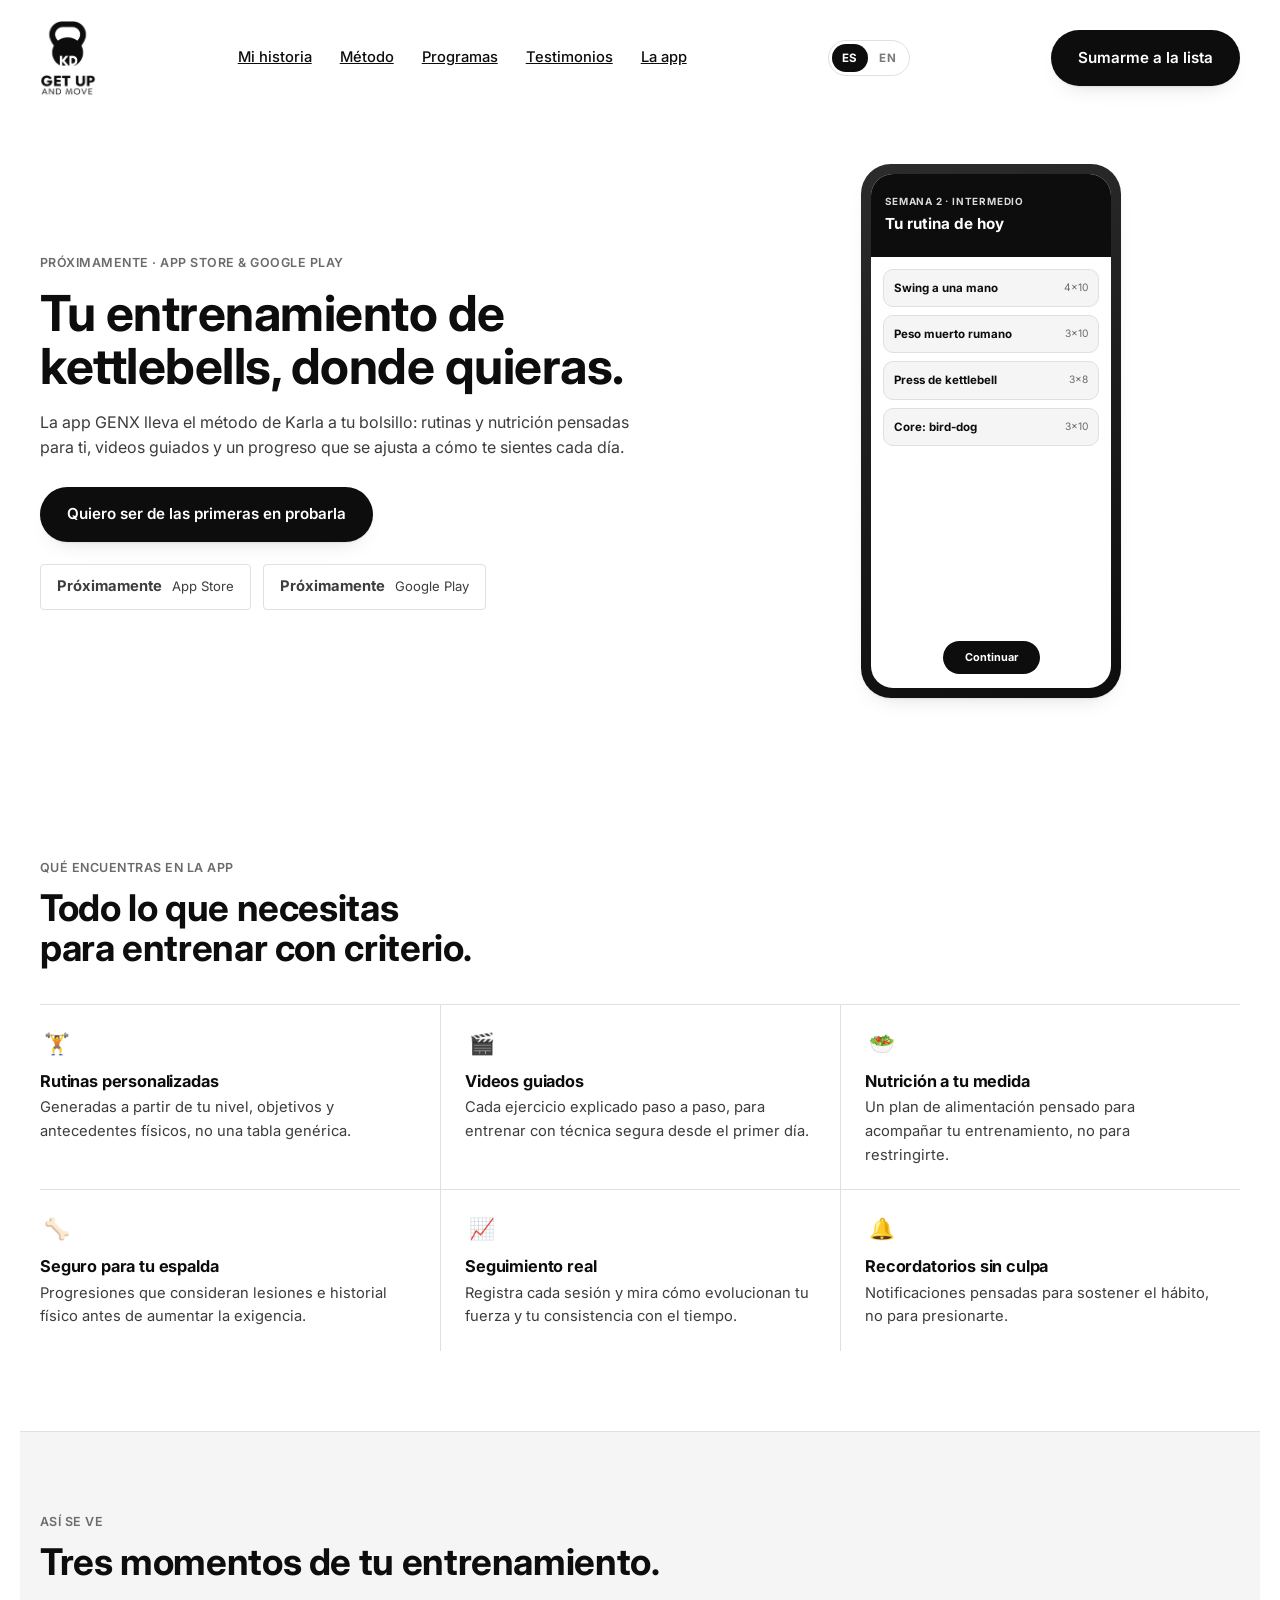
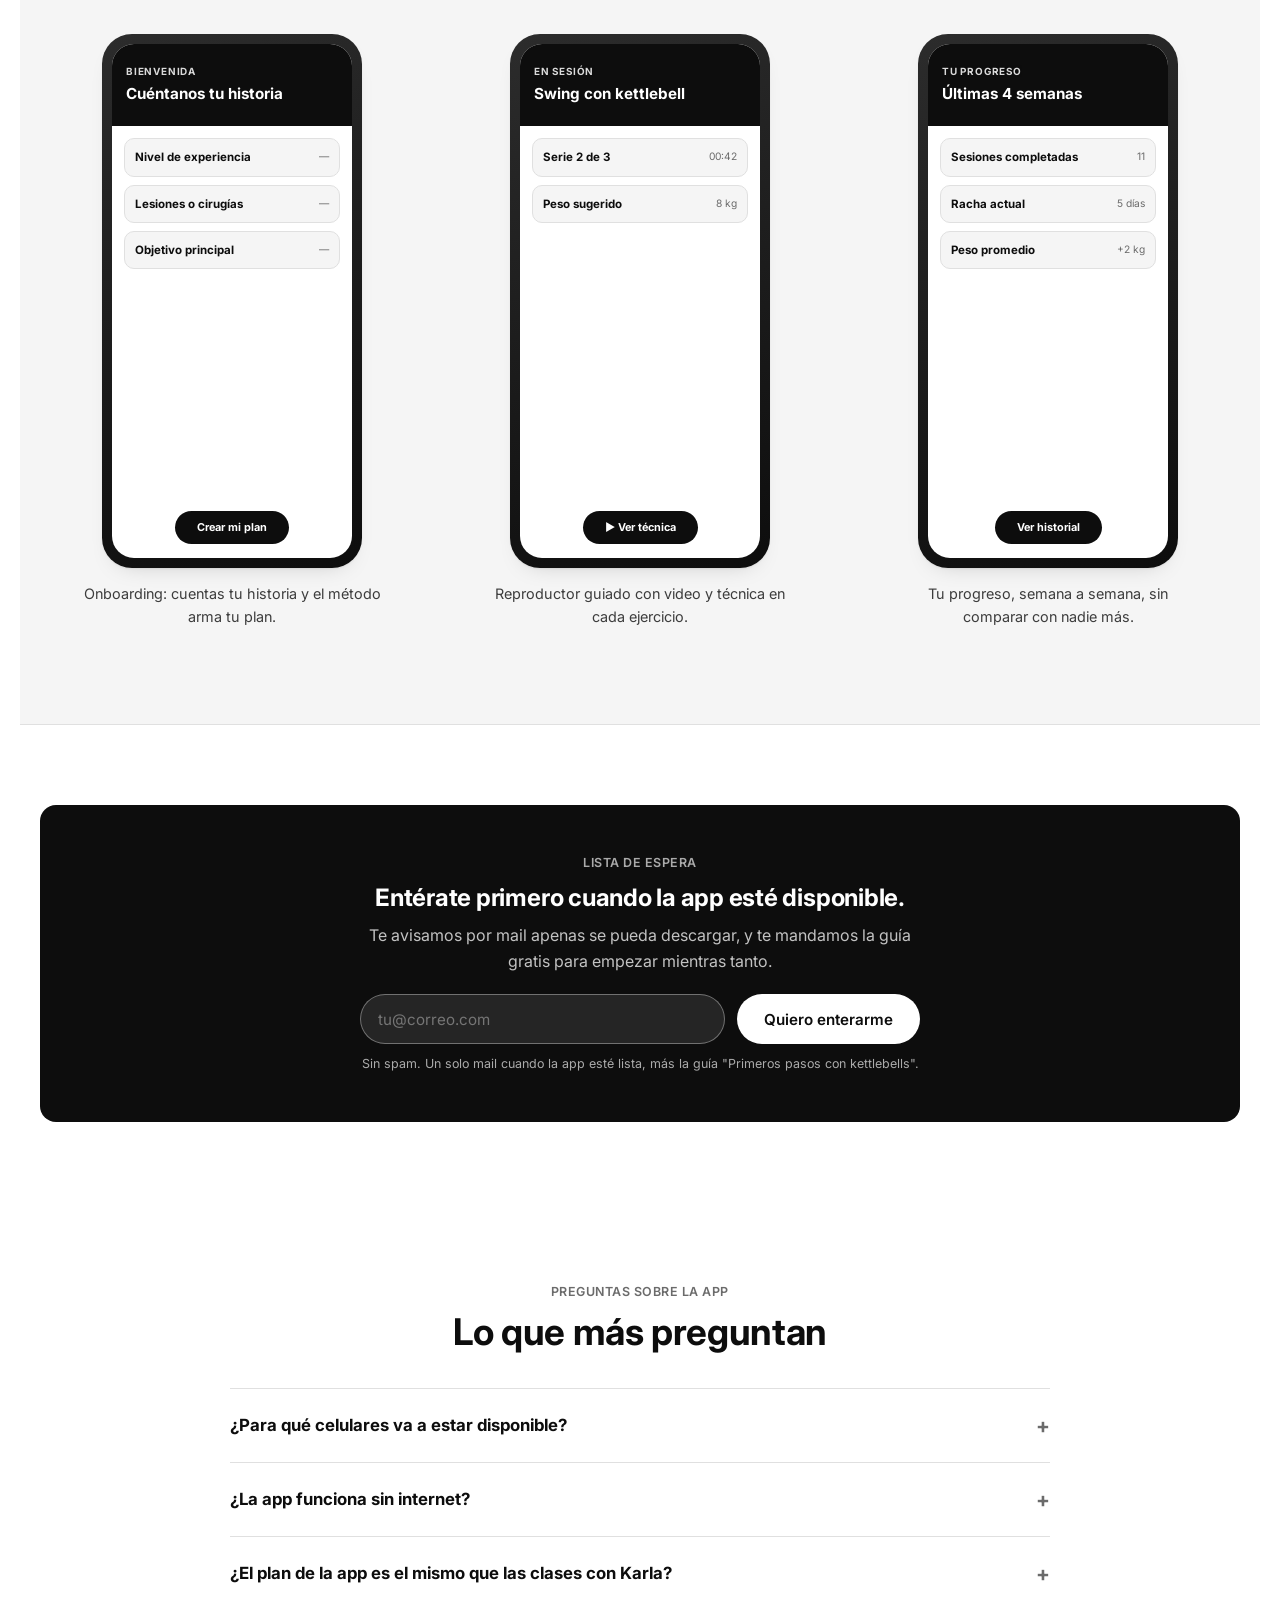
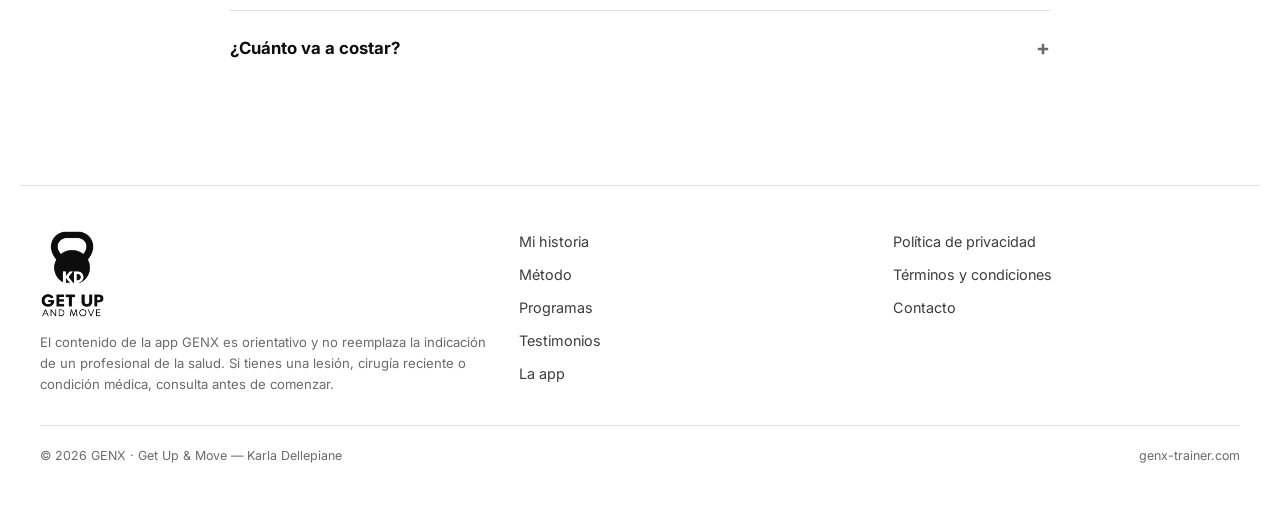
==== app.html @ f1c99b05 "Reemplazar isotipo SVG por el nuevo logo Get Up and Move (PNG transparente, versión blanca para el h" ====
<!doctype html>
<html lang="es">
<head>
<meta charset="UTF-8">
<title data-i18n="meta.title_app">App GENX Trainer</title>
<meta name="viewport" content="width=device-width, initial-scale=1, viewport-fit=cover">
<meta name="description" content="Descarga la app GENX: rutinas de kettlebells y nutrición personalizadas por Karla Dellepiane, videos guiados y seguimiento de progreso. Pronto en App Store y Google Play." data-i18n-content="meta.description_app">
<link rel="preconnect" href="https://fonts.googleapis.com">
<link rel="preconnect" href="https://fonts.gstatic.com" crossorigin>
<link href="https://fonts.googleapis.com/css2?family=Inter:wght@400;500;600;700;800&display=swap" rel="stylesheet">
<link rel="stylesheet" href="styles.css">
</head>
<body>
<a class="skip-link" href="#main" data-i18n="skip.link">Saltar al contenido</a>

<header class="site">
  <div class="wrap nav-row">
    <a class="wordmark" href="index.html">
      <img class="logo-img" src="img/logo.png" alt="Get Up and Move, logo de Karla Dellepiane" width="471" height="640">
    </a>
    <nav class="links" aria-label="Principal">
      <a href="index.html#historia" data-i18n="nav.historia">Mi historia</a>
      <a href="index.html#metodo" data-i18n="nav.metodo">Método</a>
      <a href="index.html#programas" data-i18n="nav.programas">Programas</a>
      <a href="index.html#testimonios" data-i18n="nav.testimonios">Testimonios</a>
      <a href="#funciones" data-i18n="nav.app_page">La app</a>
    </nav>
    <div class="lang-toggle" role="group" aria-label="Idioma / Language">
      <button type="button" data-lang="es" aria-pressed="true">ES</button>
      <button type="button" data-lang="en" aria-pressed="false">EN</button>
    </div>
    <a class="btn btn-primary" href="#anotarse" data-i18n="nav.cta_waitlist">Sumarme a la lista</a>
  </div>
</header>

<main id="main">

  <!-- HERO APP -->
  <section class="section" style="padding-top:48px;">
    <div class="wrap split">
      <div>
        <p class="eyebrow" data-i18n="apphero.eyebrow">Próximamente · App Store &amp; Google Play</p>
        <h1 style="font-size:clamp(2.1rem,5vw,3.1rem); margin-top:14px;" data-i18n="apphero.h1">Tu entrenamiento de kettlebells, donde quieras.</h1>
        <p class="lede measure" style="margin-top:16px; color:var(--gray-700);" data-i18n="apphero.lede">La app GENX lleva el método de Karla a tu bolsillo: rutinas y nutrición pensadas para ti, videos guiados y un progreso que se ajusta a cómo te sientes cada día.</p>
        <div class="hero-ctas">
          <a class="btn btn-primary" href="#anotarse" data-i18n="apphero.cta">Quiero ser de las primeras en probarla</a>
        </div>
        <div class="stores">
          <span class="store-btn"><b data-i18n="store.soon">Próximamente</b><span data-i18n="store.appstore">App Store</span></span>
          <span class="store-btn"><b data-i18n="store.soon">Próximamente</b><span data-i18n="store.googleplay">Google Play</span></span>
        </div>
      </div>
      <div class="phone" aria-hidden="true">
        <div class="screen">
          <header><span class="day" data-i18n="phone2.week">Semana 2 · Intermedio</span><br><span data-i18n="phone2.today">Tu rutina de hoy</span></header>
          <div class="rows">
            <div class="row"><b data-i18n="phone2.row1">Swing a una mano</b><span>4×10</span></div>
            <div class="row"><b data-i18n="phone2.row2">Peso muerto rumano</b><span>3×10</span></div>
            <div class="row"><b data-i18n="phone2.row3">Press de kettlebell</b><span>3×8</span></div>
            <div class="row"><b data-i18n="phone2.row4">Core: bird-dog</b><span>3×10</span></div>
          </div>
          <span class="fab" data-i18n="phone2.continue">Continuar</span>
        </div>
      </div>
    </div>
  </section>

  <!-- FEATURES -->
  <section class="section" id="funciones">
    <div class="wrap">
      <div class="section-head">
        <p class="eyebrow" data-i18n="features.eyebrow">Qué encuentras en la app</p>
        <h2 data-i18n="features.h2">Todo lo que necesitas para entrenar con criterio.</h2>
      </div>
      <div class="features">
        <div class="feature">
          <div class="ic">🏋️</div>
          <h4 data-i18n="feat1.h">Rutinas personalizadas</h4>
          <p data-i18n="feat1.p">Generadas a partir de tu nivel, objetivos y antecedentes físicos, no una tabla genérica.</p>
        </div>
        <div class="feature">
          <div class="ic">🎬</div>
          <h4 data-i18n="feat2.h">Videos guiados</h4>
          <p data-i18n="feat2.p">Cada ejercicio explicado paso a paso, para entrenar con técnica segura desde el primer día.</p>
        </div>
        <div class="feature">
          <div class="ic">🥗</div>
          <h4 data-i18n="feat3.h">Nutrición a tu medida</h4>
          <p data-i18n="feat3.p">Un plan de alimentación pensado para acompañar tu entrenamiento, no para restringirte.</p>
        </div>
        <div class="feature">
          <div class="ic">🦴</div>
          <h4 data-i18n="feat4.h">Seguro para tu espalda</h4>
          <p data-i18n="feat4.p">Progresiones que consideran lesiones e historial físico antes de aumentar la exigencia.</p>
        </div>
        <div class="feature">
          <div class="ic">📈</div>
          <h4 data-i18n="feat5.h">Seguimiento real</h4>
          <p data-i18n="feat5.p">Registra cada sesión y mira cómo evolucionan tu fuerza y tu consistencia con el tiempo.</p>
        </div>
        <div class="feature">
          <div class="ic">🔔</div>
          <h4 data-i18n="feat6.h">Recordatorios sin culpa</h4>
          <p data-i18n="feat6.p">Notificaciones pensadas para sostener el hábito, no para presionarte.</p>
        </div>
      </div>
    </div>
  </section>

  <!-- SCREENSHOTS -->
  <section class="section" style="background:var(--gray-50); border-block:1px solid var(--gray-200);">
    <div class="wrap">
      <div class="section-head">
        <p class="eyebrow" data-i18n="shots.eyebrow">Así se ve</p>
        <h2 data-i18n="shots.h2">Tres momentos de tu entrenamiento.</h2>
      </div>
      <div class="shots">
        <figure class="shot">
          <div class="phone" aria-hidden="true"><div class="screen">
            <header><span class="day" data-i18n="shot1.week">Bienvenida</span><br><span data-i18n="shot1.title">Cuéntanos tu historia</span></header>
            <div class="rows">
              <div class="row"><b data-i18n="shot1.row1">Nivel de experiencia</b><span>—</span></div>
              <div class="row"><b data-i18n="shot1.row2">Lesiones o cirugías</b><span>—</span></div>
              <div class="row"><b data-i18n="shot1.row3">Objetivo principal</b><span>—</span></div>
            </div>
            <span class="fab" data-i18n="shot1.cta">Crear mi plan</span>
          </div></div>
          <figcaption data-i18n="shot1.caption">Onboarding: cuentas tu historia y el método arma tu plan.</figcaption>
        </figure>
        <figure class="shot">
          <div class="phone" aria-hidden="true"><div class="screen">
            <header><span class="day" data-i18n="shot2.week">En sesión</span><br><span data-i18n="shot2.title">Swing con kettlebell</span></header>
            <div class="rows">
              <div class="row"><b data-i18n="shot2.row1">Serie 2 de 3</b><span>00:42</span></div>
              <div class="row"><b data-i18n="shot2.row2">Peso sugerido</b><span>8 kg</span></div>
            </div>
            <span class="fab" data-i18n="shot2.cta">▶ Ver técnica</span>
          </div></div>
          <figcaption data-i18n="shot2.caption">Reproductor guiado con video y técnica en cada ejercicio.</figcaption>
        </figure>
        <figure class="shot">
          <div class="phone" aria-hidden="true"><div class="screen">
            <header><span class="day" data-i18n="shot3.week">Tu progreso</span><br><span data-i18n="shot3.title">Últimas 4 semanas</span></header>
            <div class="rows">
              <div class="row"><b data-i18n="shot3.row1">Sesiones completadas</b><span>11</span></div>
              <div class="row"><b data-i18n="shot3.row2">Racha actual</b><span data-i18n="shot3.streak_val">5 días</span></div>
              <div class="row"><b data-i18n="shot3.row3">Peso promedio</b><span>+2 kg</span></div>
            </div>
            <span class="fab" data-i18n="shot3.cta">Ver historial</span>
          </div></div>
          <figcaption data-i18n="shot3.caption">Tu progreso, semana a semana, sin comparar con nadie más.</figcaption>
        </figure>
      </div>
    </div>
  </section>

  <!-- WAITLIST -->
  <section class="section" id="anotarse">
    <div class="wrap">
      <div class="dark-block">
        <div style="max-width:560px; margin-inline:auto; text-align:center;">
          <p class="eyebrow" style="color:rgba(255,255,255,.65);" data-i18n="waitlist.eyebrow">Lista de espera</p>
          <h2 style="margin-top:12px;" data-i18n="waitlist.h2">Entérate primero cuando la app esté disponible.</h2>
          <p class="lede" style="margin-top:12px;" data-i18n="waitlist.p">Te avisamos por mail apenas se pueda descargar, y te mandamos la guía gratis para empezar mientras tanto.</p>
          <form class="waitlist" style="justify-content:center;" onsubmit="return false;">
            <label for="waitlist-email" class="sr-only" style="position:absolute; width:1px; height:1px; overflow:hidden; clip:rect(0 0 0 0);" data-i18n="waitlist.label">Correo electrónico</label>
            <input id="waitlist-email" name="email" type="email" placeholder="tu@correo.com" required data-i18n-placeholder="waitlist.placeholder">
            <button class="btn btn-on-dark" type="submit" data-i18n="waitlist.button">Quiero enterarme</button>
          </form>
          <p class="form-note" data-i18n="waitlist.note">Sin spam. Un solo mail cuando la app esté lista, más la guía "Primeros pasos con kettlebells".</p>
        </div>
      </div>
    </div>
  </section>

  <!-- FAQ APP -->
  <section class="section" id="faq-app">
    <div class="wrap" style="max-width:820px; margin-inline:auto;">
      <div class="section-head center">
        <p class="eyebrow" data-i18n="faqapp.eyebrow">Preguntas sobre la app</p>
        <h2 data-i18n="faqapp.h2">Lo que más preguntan</h2>
      </div>
      <details class="faq-item"><summary data-i18n="faqapp1.q">¿Para qué celulares va a estar disponible?</summary><p data-i18n="faqapp1.a">Para iPhone y Android, a través de App Store y Google Play.</p></details>
      <details class="faq-item"><summary data-i18n="faqapp2.q">¿La app funciona sin internet?</summary><p data-i18n="faqapp2.a">Necesita conexión para ver los videos de entrenamiento; estamos evaluando descarga offline para más adelante.</p></details>
      <details class="faq-item"><summary data-i18n="faqapp3.q">¿El plan de la app es el mismo que las clases con Karla?</summary><p data-i18n="faqapp3.a">Se basa en el mismo Método GENX, adaptado para que puedas entrenar por tu cuenta entre sesiones o de forma totalmente autónoma.</p></details>
      <details class="faq-item"><summary data-i18n="faqapp4.q">¿Cuánto va a costar?</summary><p data-i18n="faqapp4.a">Todavía estamos definiendo los planes. Quienes se anoten a la lista de espera van a conocer los precios y beneficios de lanzamiento primero.</p></details>
    </div>
  </section>

</main>

<footer class="site">
  <div class="wrap foot-grid">
    <div>
      <a class="wordmark" href="index.html">
        <img class="logo-img" src="img/logo.png" alt="Get Up and Move, logo de Karla Dellepiane" width="471" height="640">
      </a>
      <p class="disclaimer" data-i18n="footer.disclaimer_app">El contenido de la app GENX es orientativo y no reemplaza la indicación de un profesional de la salud. Si tienes una lesión, cirugía reciente o condición médica, consulta antes de comenzar.</p>
    </div>
    <nav aria-label="Sitio">
      <a href="index.html#historia" data-i18n="nav.historia">Mi historia</a>
      <a href="index.html#metodo" data-i18n="nav.metodo">Método</a>
      <a href="index.html#programas" data-i18n="nav.programas">Programas</a>
      <a href="index.html#testimonios" data-i18n="nav.testimonios">Testimonios</a>
      <a href="#funciones" data-i18n="nav.app_page">La app</a>
    </nav>
    <nav aria-label="Legal">
      <a href="#" data-i18n="footer.privacy">Política de privacidad</a>
      <a href="#" data-i18n="footer.terms">Términos y condiciones</a>
      <a href="#" data-i18n="footer.contact">Contacto</a>
    </nav>
  </div>
  <div class="wrap foot-legal">
    <span>© 2026 GENX · Get Up &amp; Move — Karla Dellepiane</span>
    <span>genx-trainer.com</span>
  </div>
</footer>

<script src="i18n.js" defer></script>
</body>
</html>
---- styles.css ----
/* ============================================================
   GET UP & MOVE / Método GENX — sistema de diseño
   Dirección "On": blanco / negro / gris puro, sin acento de
   color — todo el color lo aportan las fotos reales de Karla.
   Muy fotográfico: hero a sangre, grillas de fotos con caption,
   tipografía bold simple (Inter), botones en píldora.
   ============================================================ */

:root{
  color-scheme: light;

  --ink: #0D0D0D;
  --white: #FFFFFF;
  --gray-50: #F5F5F5;
  --gray-100: #EDEDED;
  --gray-200: #E0E0E0;
  --gray-500: #6B6B6B;
  --gray-700: #3D3D3D;

  --logo-ink: #0D0D0D;
  --logo-chalk: #FFFFFF;
  --chalk: #FFFFFF;

  --radius-s: 4px;
  --radius-m: 10px;
  --radius-l: 16px;
  --radius-pill: 999px;

  --max-w: 1200px;
  --measure: 62ch;

  --shadow-soft: 0 1px 2px rgba(0,0,0,.06), 0 10px 24px -16px rgba(0,0,0,.25);

  padding-top: env(safe-area-inset-top, 0px);
  padding-bottom: env(safe-area-inset-bottom, 0px);
}

*{ box-sizing: border-box; }
html,body{ margin:0; }

body{
  background: var(--white);
  color: var(--ink);
  font-family: "Inter", ui-sans-serif, system-ui, "Segoe UI", Roboto, sans-serif;
  font-size: 16px;
  line-height: 1.6;
  -webkit-font-smoothing: antialiased;
  padding-inline: max(20px, env(safe-area-inset-left, 0px));
}

img{ max-width:100%; display:block; }
[hidden]{ display:none !important; }

.wrap{ max-width: var(--max-w); margin-inline: auto; }

h1,h2,h3,h4{
  font-family: inherit;
  font-weight: 700;
  letter-spacing: -0.01em;
  line-height: 1.08;
  text-wrap: balance;
  margin: 0;
  color: var(--ink);
}
em, .accent-script{ font-style:normal; font-weight:700; }

p{ margin:0; }
.measure{ max-width: var(--measure); }

a{ color: inherit; }

.eyebrow{
  font-family: inherit;
  font-weight: 600;
  font-size: .78rem;
  letter-spacing: .04em;
  text-transform: uppercase;
  color: var(--gray-500);
}
.eyebrow-ruled{ font-family:inherit; font-weight:600; font-size:.78rem; letter-spacing:.06em; text-transform:uppercase; color:rgba(255,255,255,.75); }

.skip-link{
  position:absolute; left:12px; top:-60px;
  background:var(--ink); color:var(--white);
  padding:10px 16px; border-radius: var(--radius-s);
  transition: top .15s ease;
  z-index: 100;
}
.skip-link:focus{ top:12px; }

:focus-visible{
  outline: 2.5px solid var(--ink);
  outline-offset: 3px;
}

button, .btn{
  font-family: inherit;
  font-weight: 600;
  font-size: .95rem;
  cursor: pointer;
  border: 1.5px solid transparent;
  border-radius: var(--radius-pill);
  padding: .95em 1.7em;
  display: inline-flex;
  align-items: center;
  gap: .5em;
  text-decoration: none;
  transition: transform .15s ease, box-shadow .15s ease, background .15s ease;
}
.btn-primary{ background: var(--ink); color: var(--white); box-shadow: var(--shadow-soft); }
.btn-primary:hover{ transform: translateY(-2px); }
.btn-secondary{ background: transparent; color: var(--ink); border-color: var(--gray-200); }
.btn-secondary:hover{ border-color: var(--ink); }
.btn-on-dark{ background: var(--white); color: var(--ink); }

/* on-photo variants (sit directly over an image, no card behind them) */
.on-photo{ color:#fff; }
.on-photo .btn-secondary{ color:#fff; border-color: rgba(255,255,255,.55); }
.on-photo .btn-secondary:hover{ border-color:#fff; }

/* ---------- header ---------- */
header.site{ position: relative; z-index: 40; }
.nav-row{
  display:flex; align-items:center; justify-content:space-between;
  padding-block: 20px;
}
.nav-row.on-photo{ position:absolute; inset: env(safe-area-inset-top,0px) 0 auto 0; color:#fff; }
.nav-row.on-photo .wordmark, .nav-row.on-photo nav.links a{ color:#fff; }
.wordmark{
  display:flex; align-items:center; gap:10px;
  text-decoration:none;
  color: inherit;
  font-weight:800; letter-spacing:-0.01em; font-size:.95rem;
}
.wordmark .logo-img{ display:block; height:56px; width:auto; flex-shrink:0; }
footer.site .wordmark .logo-img{ height:88px; }
.nav-row .wordmark .logo-img{ height:64px; }
@media (min-width: 760px){ .nav-row .wordmark .logo-img{ height:76px; } }
nav.links{ display:none; gap: 28px; font-weight:500; font-size:.92rem; }
nav.links a:hover{ opacity:.7; }
@media (min-width: 900px){ nav.links{ display:flex; } }

/* ---------- hero (foto a sangre) ---------- */
.hero{ position:relative; min-height:86vh; min-height:86svh; display:flex; align-items:flex-end; overflow:hidden; }
.hero > img{ position:absolute; inset:0; width:100%; height:100%; object-fit:cover; object-position:center 28%; }
.hero::after{ content:""; position:absolute; inset:0; background:linear-gradient(0deg, rgba(0,0,0,.68) 0%, rgba(0,0,0,.05) 48%, rgba(0,0,0,.28) 100%); }
.hero-inner{ position:relative; z-index:1; padding:48px 0 56px; color:#fff; max-width:720px; }
.hero-inner h1{ font-size: clamp(2.1rem, 5.2vw, 3.4rem); line-height:1.1; color:#fff; margin-top:14px; }
.hero-inner .lede{ color:rgba(255,255,255,.85); margin-top:14px; font-size:1.05rem; line-height:1.5; }
.hero-ctas{ display:flex; flex-wrap:wrap; gap:12px; margin-top:26px; }

.capacities{ display:flex; flex-wrap:wrap; gap:16px 20px; margin-top:32px; padding-top:20px; border-top:1px solid rgba(255,255,255,.25); }
.capacity{ display:flex; align-items:center; gap:7px; color:rgba(255,255,255,.8); }
.capacity .ic{ width:15px; height:15px; color:#fff; flex-shrink:0; }
.capacity span{ font-size:.78rem; font-weight:600; text-transform:uppercase; letter-spacing:.03em; }

@media (max-width: 640px){
  .hero{ min-height:100vh; min-height:100svh; }
  .hero-inner{ padding: 24px 0 36px; max-width:100%; }
  .eyebrow-ruled{ font-size:.7rem; }
  .hero-inner h1{ font-size: 1.8rem; line-height:1.15; margin-top:10px; }
  .hero-inner .lede{ font-size:.9rem; line-height:1.45; margin-top:10px; }
  .hero-ctas{ gap:10px; margin-top:18px; }
  .hero-ctas .btn{ padding:.8em 1.3em; font-size:.85rem; }
  .capacities{ gap:8px 14px; margin-top:18px; padding-top:12px; }
  .capacity .ic{ width:12px; height:12px; }
  .capacity span{ font-size:.64rem; }
  .section-head h2{ font-size:1.5rem; }
  .pull{ font-size:1.25rem; }
}

/* ---------- sections ---------- */
.section{ padding-block: 80px; }
.section-tight{ padding-block: 40px; }
.section-head{ max-width: 640px; margin-bottom: 36px; }
.section-head h2{ font-size: clamp(1.7rem, 3.2vw, 2.3rem); margin-top: 10px; }
.section-head p.lede{ color:var(--gray-700); margin-top:10px; }
.center{ text-align:center; margin-inline:auto; }

/* ---------- historia: misión grid ---------- */
.split{ display:grid; gap: 36px; }
@media (min-width: 900px){ .split{ grid-template-columns: 1.3fr 1fr; align-items:center; gap:56px; } }
.pull{ font-size: clamp(1.4rem, 2.8vw, 1.9rem); line-height:1.3; font-weight:700; color:var(--ink); margin:0; }

.mission-grid{ display:grid; gap:14px; grid-template-columns:1fr; margin-top:40px; }
@media (min-width:900px){ .mission-grid{ grid-template-columns: 1.3fr 1fr; } }
.mission-photo{ border-radius: var(--radius-m); overflow:hidden; aspect-ratio:16/11; }
.mission-photo img{ width:100%; height:100%; object-fit:cover; object-position:center 15%; }
.mission-side{ display:flex; flex-direction:column; gap:14px; }
.mission-small-row{ display:grid; grid-template-columns:1fr 1fr; gap:14px; }
.mission-small{ border-radius: var(--radius-m); overflow:hidden; aspect-ratio:4/5; background:#000; }
.mission-small img{ width:100%; height:100%; object-fit:cover; }

.bio-toggle{ margin-top: 18px; }
.bio-toggle summary{ cursor:pointer; font-weight:700; color: var(--ink); list-style:none; }
.bio-toggle summary::-webkit-details-marker{ display:none; }
.bio-toggle summary::after{ content:" →"; }
.bio-toggle[open] summary::after{ content:" ↑"; }
.bio-full{ margin-top:16px; display:flex; flex-direction:column; gap:14px; color: var(--gray-700); }

/* ---------- método: lista simple ---------- */
.method{ background: var(--gray-50); border-block: 1px solid var(--gray-200); }
.method-head{ max-width: 640px; margin-bottom: 40px; }
.step-list{ list-style:none; margin:0; padding:0; display:flex; flex-direction:column; }
.step-list-item{ display:grid; grid-template-columns:44px 1fr; gap:20px; padding-block:22px; border-top:1px solid var(--gray-200); }
.step-list-item:first-child{ border-top:none; }
.step-num{ font-weight:700; color:var(--gray-500); font-variant-numeric:tabular-nums; }
.step-list-item h3{ font-size:1.15rem; margin-bottom:6px; }
.step-list-item p{ color:var(--gray-700); }

/* ---------- photo grid (programas / historias que mueven) ---------- */
.photo-grid{ display:grid; gap:14px; grid-template-columns:1fr; }
@media (min-width:700px){ .photo-grid.cols-3{ grid-template-columns:repeat(3,1fr); } }
@media (min-width:700px){ .photo-grid.cols-4{ grid-template-columns:repeat(2,1fr); } }
@media (min-width:1000px){ .photo-grid.cols-4{ grid-template-columns:repeat(4,1fr); } }
.photo-card{ position:relative; aspect-ratio:3/4; border-radius: var(--radius-m); overflow:hidden; margin:0; }
.photo-card img{ width:100%; height:100%; object-fit:cover; object-position:center; }
.photo-card-inicio img{ object-position:center 8%; }
.photo-card-fuerza img{ object-position:center 25%; }
.photo-card-alegria img{ object-position:center 22%; }
.photo-card-potencia img{ object-position:center 22%; }
.photo-card-comunidad img{ object-position:center 32%; }
.photo-card::after{ content:""; position:absolute; inset:0; background:linear-gradient(0deg, rgba(0,0,0,.58) 0%, transparent 42%); }
.photo-card figcaption{ position:absolute; left:16px; bottom:14px; z-index:1; color:#fff; font-weight:700; font-size:1.05rem; }

/* ---------- programas: detalle por nivel ---------- */
.levels{ display:grid; gap:0; grid-template-columns:1fr; margin-top:36px; }
@media (min-width:860px){ .levels{ grid-template-columns:repeat(3,1fr); } }
.level{ padding:22px 24px 22px 0; border-top:1px solid var(--gray-200); }
@media (min-width:860px){ .level:not(:first-child){ padding-left:24px; border-left:1px solid var(--gray-200); } }
.level .bar{ height:3px; background:var(--gray-200); border-radius:2px; margin:12px 0 14px; overflow:hidden; }
.level .bar i{ display:block; height:100%; background:var(--ink); }
.level ul{ margin:0; padding-left:1.1em; color:var(--gray-700); font-size:.92rem; display:flex; flex-direction:column; gap:6px; }

/* ---------- beneficios ---------- */
.benefits{ display:grid; gap:0; grid-template-columns:1fr; }
@media (min-width:760px){ .benefits{ grid-template-columns:1fr 1fr; } }
.benefit{ padding:22px 24px 22px 0; border-top:1px solid var(--gray-200); }
@media (min-width:760px){ .benefit:nth-child(even){ padding-left:32px; border-left:1px solid var(--gray-200); } }
.benefit.lg{ grid-column:1 / -1; padding-left:0; border-left:none; }
.benefit h4{ font-size: 1.05rem; margin-bottom:6px; }
.benefit p{ color: var(--gray-700); font-size:.95rem; }

/* ---------- testimonios ---------- */
.testi-note{ font-size:.85rem; color: var(--gray-500); margin-bottom: 24px; }
.testis{ display:grid; gap:14px; }
@media (min-width:860px){ .testis{ grid-template-columns: repeat(3,1fr); } }
.testi{ background: var(--white); border-radius: var(--radius-m); padding: 24px; border: 1.5px solid var(--gray-200); }
.testi p.quote{ font-weight:600; font-size:1.05rem; line-height:1.4; margin-bottom:14px; }
.testi .who{ font-size:.85rem; color: var(--gray-500); }
.testi-placeholder{ border-style:dashed; }
.testi-placeholder .quote{ color:var(--gray-500); font-style:italic; font-weight:500; }

/* ---------- language toggle ---------- */
.lang-toggle{ display:flex; align-items:center; gap:2px; border:1.5px solid var(--gray-200); border-radius: var(--radius-pill); padding:3px; }
.nav-row.on-photo .lang-toggle{ border-color: rgba(255,255,255,.55); }
.lang-toggle button{ border:none; background:transparent; padding:.4em .85em; border-radius: var(--radius-pill); cursor:pointer; color:inherit; font:inherit; font-size:.72rem; font-weight:700; letter-spacing:.02em; opacity:.55; }
.lang-toggle button:hover{ opacity:.85; }
.lang-toggle button[aria-pressed="true"]{ opacity:1; background:var(--ink); color:var(--white); }
.nav-row.on-photo .lang-toggle button[aria-pressed="true"]{ background:#fff; color:var(--ink); }

/* ---------- app teaser: foto card oscura ---------- */
.dark-block{ position:relative; isolation:isolate; overflow:hidden; border-radius: var(--radius-l); background:var(--ink); color:var(--white); padding:48px 36px; }
.dark-block h2{ color: var(--white); }
.dark-block .lede{ color: rgba(255,255,255,.75); }
.dark-block.teaser-photo::before{ content:""; position:absolute; inset:0; z-index:0; background: linear-gradient(100deg, rgba(0,0,0,.9) 0%, rgba(0,0,0,.5) 55%, rgba(0,0,0,.15) 100%), var(--teaser-img, none); background-size:cover; background-position:70% 30%; }
.dark-block.teaser-photo{ background-image: none; }
.dark-block.teaser-photo img.teaser-bg{ position:absolute; inset:0; width:100%; height:100%; object-fit:cover; object-position:70% 30%; z-index:-1; }
.dark-grid{ position:relative; z-index:1; display:grid; gap:32px; align-items:center; }
@media (min-width: 900px){ .dark-grid{ grid-template-columns: 1.1fr .9fr; } }

/* ---------- phone mock ---------- */
.phone{ width: min(100%, 260px); aspect-ratio: 9/18.5; margin-inline:auto; border-radius: 30px; background: linear-gradient(160deg, #2c2c2c, #0d0d0d); padding: 10px; box-shadow: var(--shadow-soft); }
.phone .screen{ height:100%; width:100%; border-radius: 22px; background: var(--white); color: var(--ink); overflow:hidden; display:flex; flex-direction:column; font-size:.72rem; }
.phone .screen header{ background: var(--ink); color:var(--white); padding: 14px 14px 20px; font-weight:700; font-size:.95rem; }
.phone .screen .day{ font-size:.62rem; opacity:.85; letter-spacing:.08em; text-transform:uppercase; }
.phone .screen .rows{ padding: 12px; display:flex; flex-direction:column; gap:8px; flex:1; }
.phone .row{ background: var(--gray-50); border-radius: 10px; padding: 9px 10px; display:flex; justify-content:space-between; border: 1px solid var(--gray-200); }
.phone .row b{ font-size:.72rem; }
.phone .row span{ color: var(--gray-500); font-size:.64rem; }
.phone .fab{ align-self:center; margin: 6px 0 14px; background: var(--ink); color:var(--white); border-radius:999px; padding:8px 22px; font-weight:700; font-size:.68rem; }

/* ---------- features grid (app) ---------- */
.features{ display:grid; gap:0; grid-template-columns: 1fr; }
@media (min-width: 700px){ .features{ grid-template-columns: repeat(2,1fr); } }
@media (min-width: 1020px){ .features{ grid-template-columns: repeat(3,1fr); } }
.feature{ padding:22px 24px 22px 0; border-top:1px solid var(--gray-200); }
@media (min-width:700px){ .feature:not(:nth-child(3n+1)){ padding-left:24px; border-left:1px solid var(--gray-200); } }
.feature .ic{ width:34px; height:34px; display:flex; align-items:center; justify-content:center; margin-bottom:12px; font-size:1.3rem; }
.feature h4{ margin-bottom:6px; font-size:1.02rem; }
.feature p{ color:var(--gray-700); font-size:.92rem; }

/* ---------- screenshots row ---------- */
.shots{ display:grid; gap: 24px; }
@media (min-width: 860px){ .shots{ grid-template-columns: repeat(3,1fr); } }
.shot figcaption{ margin-top:14px; text-align:center; color:var(--gray-700); font-size:.9rem; }

/* ---------- waitlist form ---------- */
.waitlist{ display:flex; flex-wrap:wrap; gap:12px; margin-top: 20px; }
.waitlist input[type="email"]{ flex:1; min-width:220px; padding: .95em 1.1em; border-radius:999px; border:1.5px solid var(--gray-200); background: var(--white); color: var(--ink); font-family:inherit; font-size:.95rem; }
.dark-block .waitlist input[type="email"]{ background: rgba(255,255,255,.1); border-color: rgba(255,255,255,.35); color: var(--white); }
.form-note{ font-size:.78rem; color:var(--gray-500); margin-top:10px; }
.dark-block .form-note{ color: rgba(255,255,255,.65); }

/* ---------- store row ---------- */
.stores{ display:flex; flex-wrap:wrap; gap:12px; margin-top:22px; }
.store-btn{ display:flex; align-items:center; gap:10px; border:1.5px solid var(--gray-200); border-radius: var(--radius-s); padding: 10px 16px; font-size:.82rem; color: var(--gray-700); }
.dark-block .store-btn{ border-color: rgba(255,255,255,.35); color: rgba(255,255,255,.85); }
.store-btn b{ display:block; font-size:.92rem; color:inherit; }

/* ---------- faq ---------- */
.faq-item{ border-top: 1px solid var(--gray-200); padding-block: 20px; }
.faq-item summary{ cursor:pointer; list-style:none; display:flex; justify-content:space-between; align-items:center; font-weight:700; font-size:1.05rem; gap: 16px; }
.faq-item summary::-webkit-details-marker{ display:none; }
.faq-item summary::after{ content:"+"; font-size:1.3rem; color:var(--gray-500); flex-shrink:0; }
.faq-item[open] summary::after{ content:"–"; }
.faq-item p{ margin-top:12px; color:var(--gray-700); max-width: var(--measure); }

/* ---------- footer ---------- */
footer.site{ border-top:1px solid var(--gray-200); padding-block: 44px; margin-top: 20px; }
.foot-grid{ display:grid; gap: 28px; }
@media (min-width: 760px){ .foot-grid{ grid-template-columns: 1.3fr 1fr 1fr; } }
.foot-grid nav{ display:flex; flex-direction:column; gap:10px; font-size:.9rem; }
.foot-grid a{ text-decoration:none; color:var(--gray-700); }
.foot-legal{ margin-top: 30px; padding-top:20px; border-top:1px solid var(--gray-200); font-size:.78rem; color:var(--gray-500); display:flex; flex-wrap:wrap; gap:16px; justify-content:space-between; }
.disclaimer{ font-size:.82rem; color:var(--gray-500); max-width: 74ch; margin-top:14px; }

@media (prefers-reduced-motion: no-preference){
  .rise{ animation: rise .6s ease both; }
  @keyframes rise{ from{ opacity:0; transform: translateY(14px);} to{ opacity:1; transform:none; } }
}
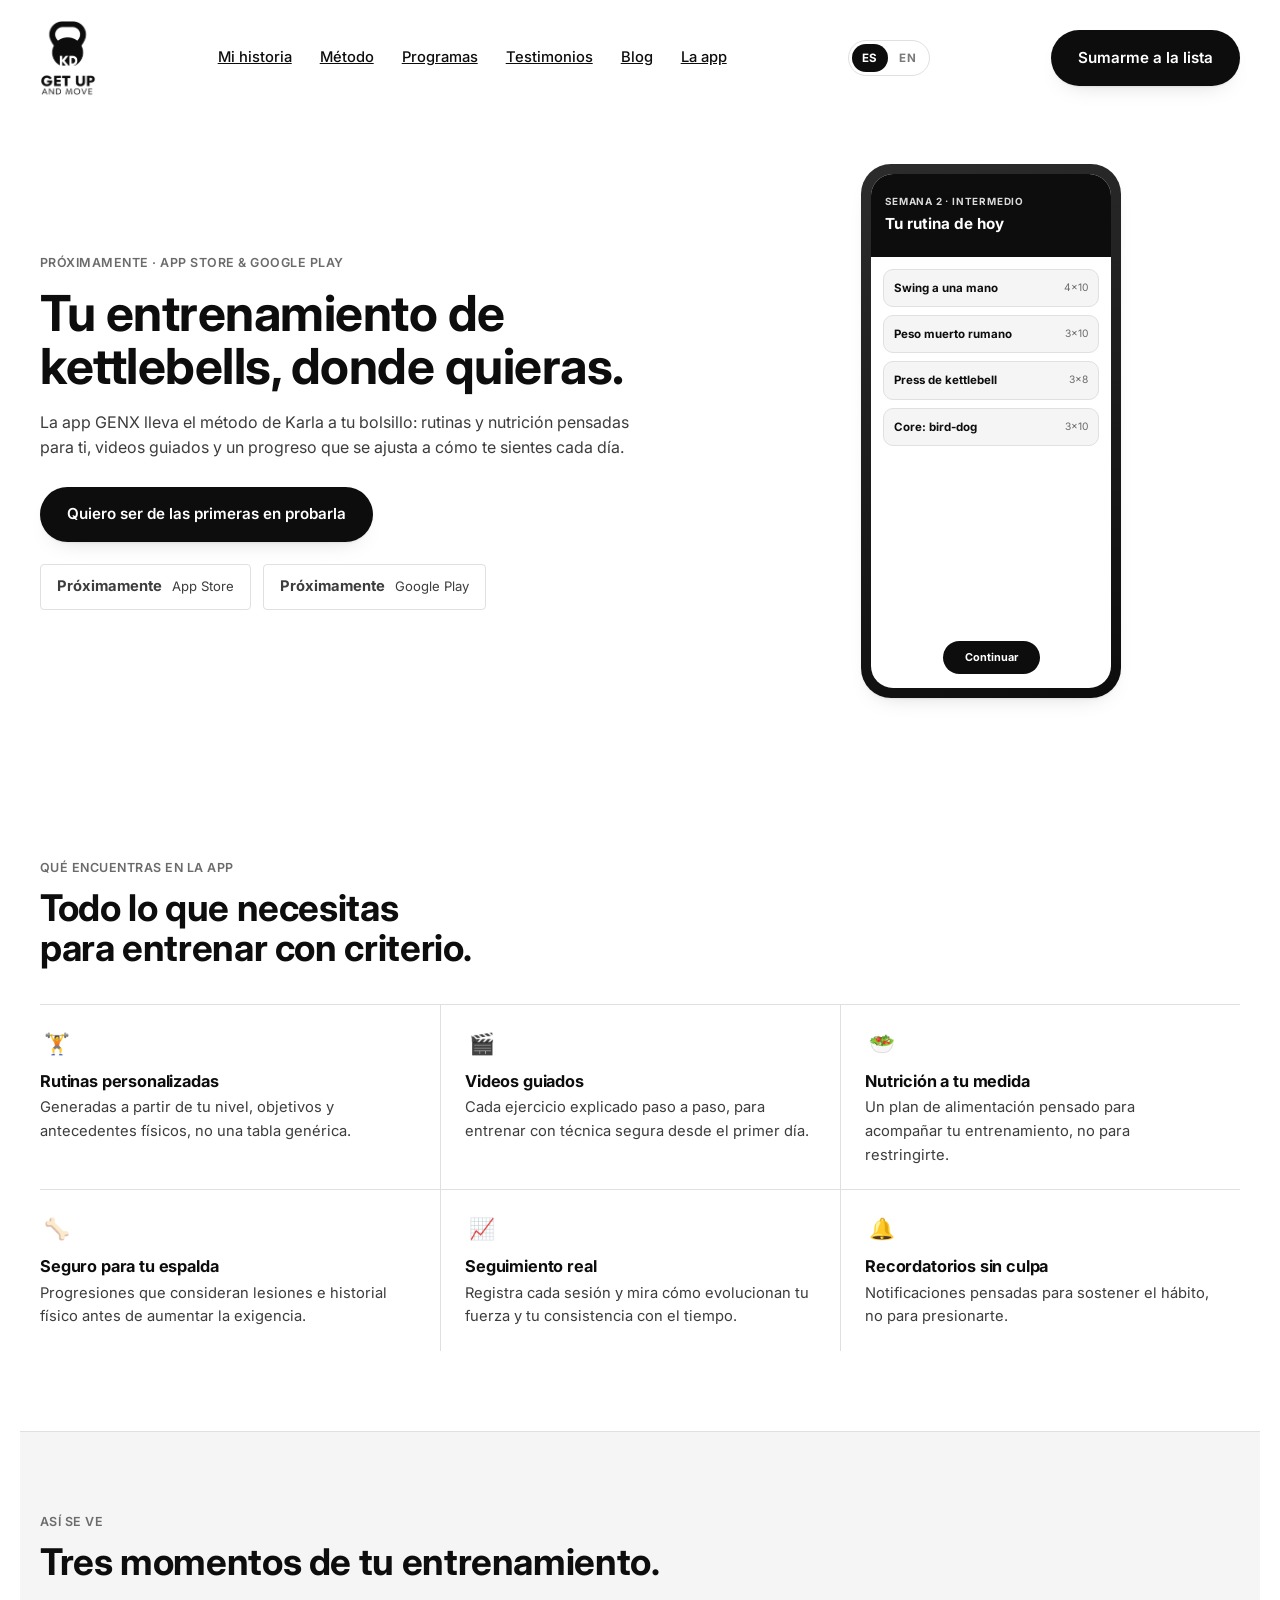
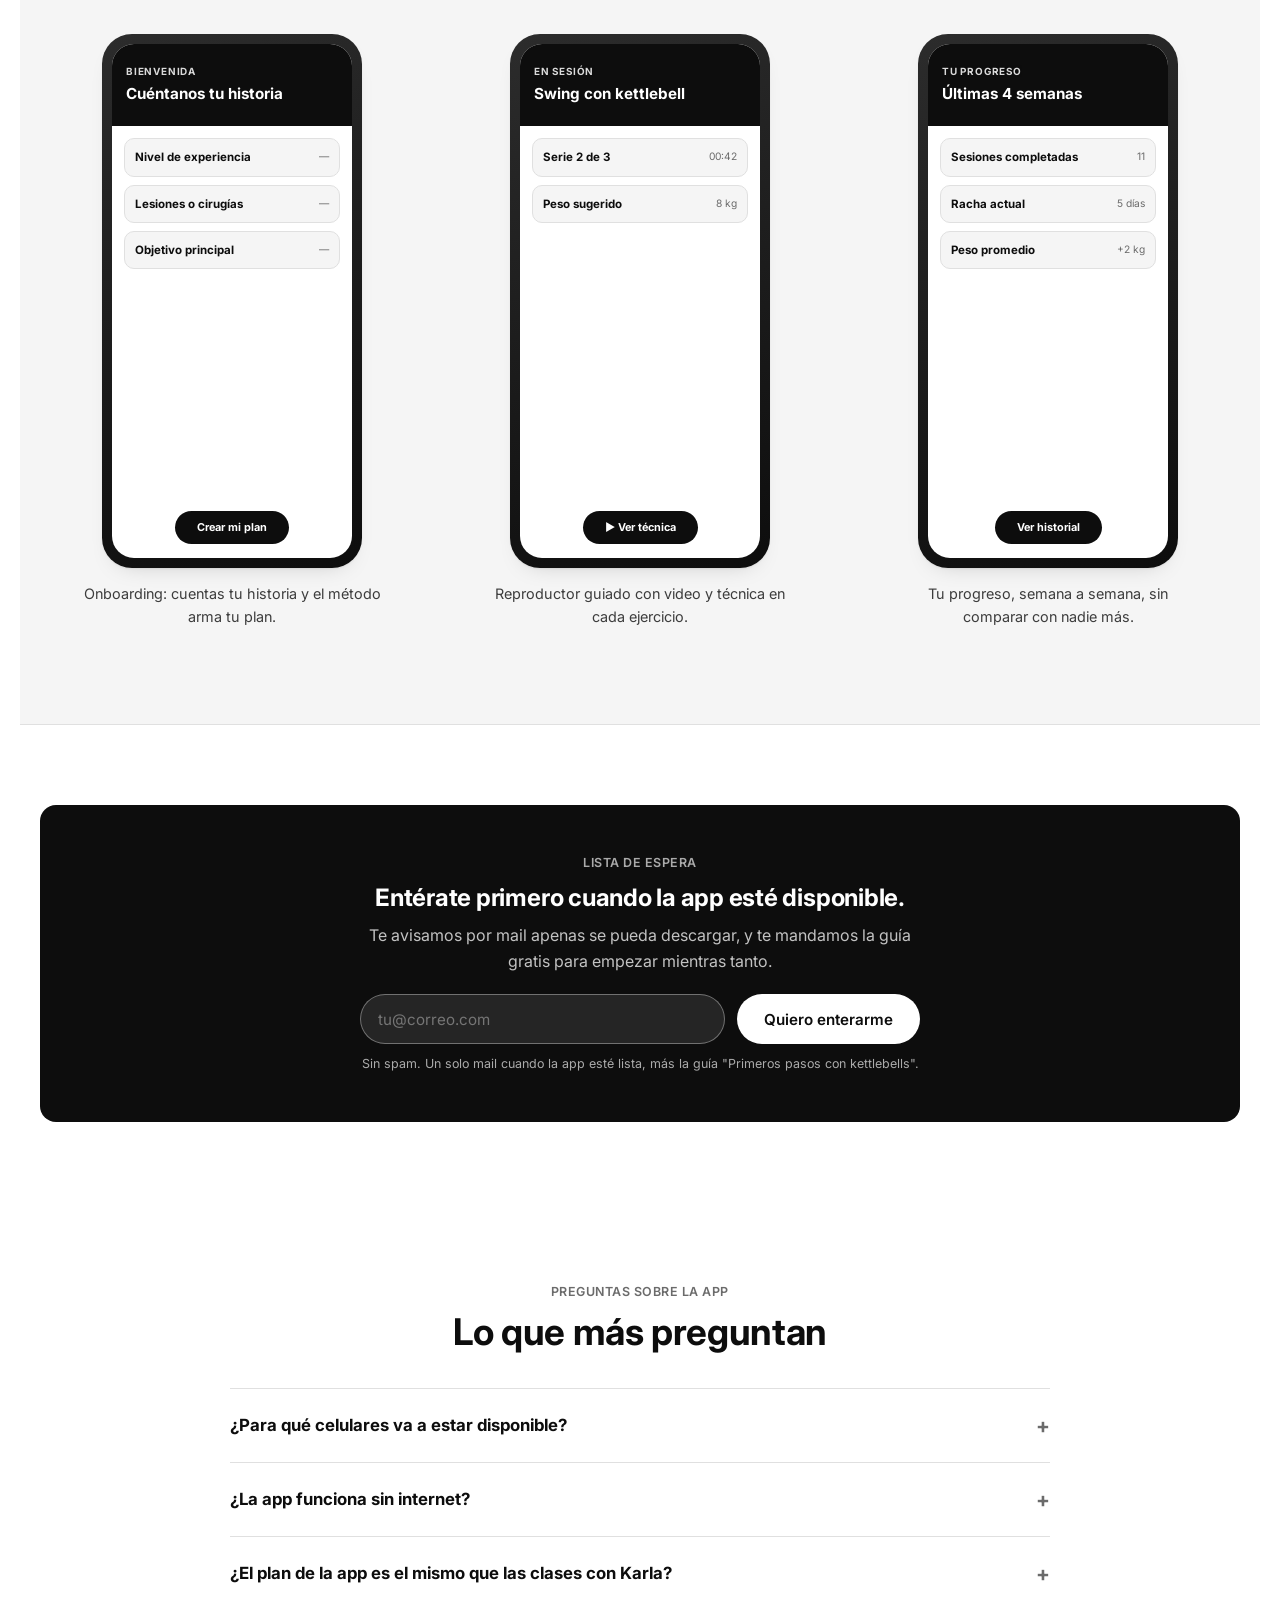
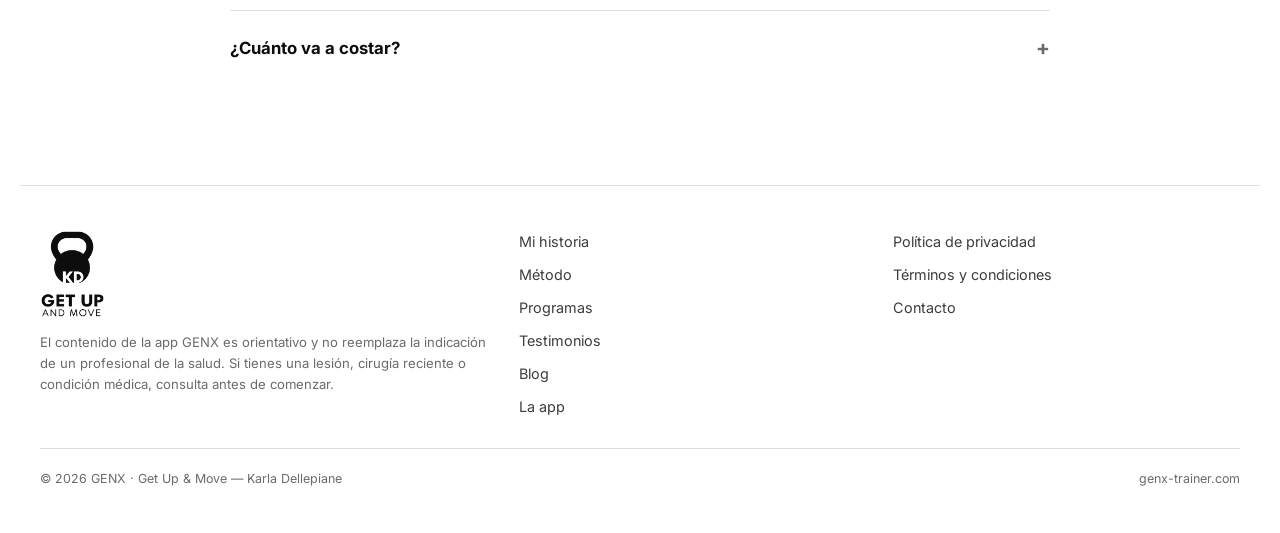
==== commit a8a3ef67: "Blog: listado y primer articulo (Filosofia GENX), ES y EN Co-Authored-By: Claude Sonnet 5.5 <noreply" ====
--- a/app.html
+++ b/app.html
@@ -1,13 +1,17 @@
 <!doctype html>
-<html lang="es">
+<html lang="es" translate="no">
 <head>
 <meta charset="UTF-8">
+<meta name="google" content="notranslate">
 <title data-i18n="meta.title_app">App GENX Trainer</title>
 <meta name="viewport" content="width=device-width, initial-scale=1, viewport-fit=cover">
 <meta name="description" content="Descarga la app GENX: rutinas de kettlebells y nutrición personalizadas por Karla Dellepiane, videos guiados y seguimiento de progreso. Pronto en App Store y Google Play." data-i18n-content="meta.description_app">
 <link rel="preconnect" href="https://fonts.googleapis.com">
 <link rel="preconnect" href="https://fonts.gstatic.com" crossorigin>
 <link href="https://fonts.googleapis.com/css2?family=Inter:wght@400;500;600;700;800&display=swap" rel="stylesheet">
+<link rel="icon" href="favicon.ico" sizes="any">
+<link rel="icon" type="image/png" sizes="32x32" href="img/favicon-32.png">
+<link rel="apple-touch-icon" href="img/apple-touch-icon.png">
 <link rel="stylesheet" href="styles.css">
 </head>
 <body>
@@ -23,6 +27,7 @@
       <a href="index.html#metodo" data-i18n="nav.metodo">Método</a>
       <a href="index.html#programas" data-i18n="nav.programas">Programas</a>
       <a href="index.html#testimonios" data-i18n="nav.testimonios">Testimonios</a>
+      <a href="blog.html" data-i18n="nav.blog">Blog</a>
       <a href="#funciones" data-i18n="nav.app_page">La app</a>
     </nav>
     <div class="lang-toggle" role="group" aria-label="Idioma / Language">
@@ -202,6 +207,7 @@
       <a href="index.html#metodo" data-i18n="nav.metodo">Método</a>
       <a href="index.html#programas" data-i18n="nav.programas">Programas</a>
       <a href="index.html#testimonios" data-i18n="nav.testimonios">Testimonios</a>
+      <a href="blog.html" data-i18n="nav.blog">Blog</a>
       <a href="#funciones" data-i18n="nav.app_page">La app</a>
     </nav>
     <nav aria-label="Legal">
--- a/styles.css
+++ b/styles.css
@@ -220,6 +220,12 @@
 .photo-card-alegria img{ object-position:center 22%; }
 .photo-card-potencia img{ object-position:center 22%; }
 .photo-card-comunidad img{ object-position:center 32%; }
+.photo-grid.cols-pilares{ gap:14px; }
+@media (min-width:600px){ .photo-grid.cols-pilares{ grid-template-columns:repeat(2,1fr); } }
+@media (min-width:1000px){ .photo-grid.cols-pilares{ grid-template-columns:repeat(3,1fr); } }
+.photo-card-pilar{ aspect-ratio:2/3; }
+.photo-card-pilar img{ object-position:center bottom; }
+.photo-card-pilar::after{ display:none; }
 .photo-card::after{ content:""; position:absolute; inset:0; background:linear-gradient(0deg, rgba(0,0,0,.58) 0%, transparent 42%); }
 .photo-card figcaption{ position:absolute; left:16px; bottom:14px; z-index:1; color:#fff; font-weight:700; font-size:1.05rem; }
 
@@ -329,3 +335,42 @@
   .rise{ animation: rise .6s ease both; }
   @keyframes rise{ from{ opacity:0; transform: translateY(14px);} to{ opacity:1; transform:none; } }
 }
+
+/* ---------- blog ---------- */
+html[lang="en"] [data-lang-block="es"]{ display:none; }
+html:not([lang="en"]) [data-lang-block="en"]{ display:none; }
+.post-list{ display:grid; gap:28px; grid-template-columns:1fr; }
+.post-card{ display:grid; grid-template-columns:1fr; gap:0; text-decoration:none; border:1px solid var(--gray-200); border-radius:var(--radius-l); overflow:hidden; background:var(--white); }
+.post-card:hover .post-more{ text-decoration:underline; }
+.post-card-img{ aspect-ratio:4/3; overflow:hidden; background:var(--gray-100); }
+.post-card-img img{ width:100%; height:100%; object-fit:cover; object-position:center 30%; }
+.post-card-body{ padding:26px 24px 28px; display:flex; flex-direction:column; gap:12px; justify-content:center; }
+.post-card-body h2{ font-size:clamp(1.4rem,2.6vw,1.9rem); }
+.post-excerpt{ color:var(--gray-700); }
+.post-more{ font-weight:600; margin-top:4px; }
+@media (min-width:860px){
+  .post-card{ grid-template-columns:5fr 6fr; }
+  .post-card-img{ aspect-ratio:auto; min-height:360px; }
+  .post-card-body{ padding:40px; }
+}
+.post-back{ display:inline-block; margin-bottom:28px; color:var(--gray-700); font-weight:500; text-decoration:none; }
+.post-back:hover{ text-decoration:underline; }
+.post-hero{ display:grid; grid-template-columns:1fr; gap:28px; align-items:center; margin-bottom:48px; }
+.post-hero h1{ font-size:clamp(1.9rem,4vw,2.9rem); margin-top:12px; }
+.post-by{ color:var(--gray-500); margin-top:16px; }
+.post-hero-img{ border-radius:var(--radius-l); overflow:hidden; aspect-ratio:4/5; background:var(--gray-100); }
+.post-hero-img img{ width:100%; height:100%; object-fit:cover; object-position:center 20%; }
+@media (min-width:860px){
+  .post-hero{ grid-template-columns:6fr 5fr; gap:56px; }
+}
+.post-body{ max-width:var(--measure); margin-inline:auto; display:flex; flex-direction:column; gap:20px; font-size:1.0625rem; line-height:1.75; color:var(--gray-700); }
+.post-body h2{ font-size:clamp(1.4rem,2.6vw,1.8rem); margin-top:24px; color:var(--ink); }
+.post-lede{ font-size:1.25rem; line-height:1.6; color:var(--ink); }
+.post-quote{ border-left:3px solid var(--ink); padding-left:20px; color:var(--ink); font-weight:500; }
+.post-stages{ margin:0; padding-left:1.3em; display:flex; flex-direction:column; gap:12px; }
+.post-stages strong{ color:var(--ink); }
+.post-figure{ margin:12px 0; }
+.post-figure img{ width:100%; max-width:420px; border-radius:var(--radius-m); }
+.post-figure figcaption{ color:var(--gray-500); font-size:.9rem; margin-top:8px; }
+.post-sign{ margin-top:16px; color:var(--ink); }
+.post-disclaimer{ max-width:var(--measure); margin:48px auto 0; padding-top:20px; border-top:1px solid var(--gray-200); color:var(--gray-500); font-size:.9rem; }
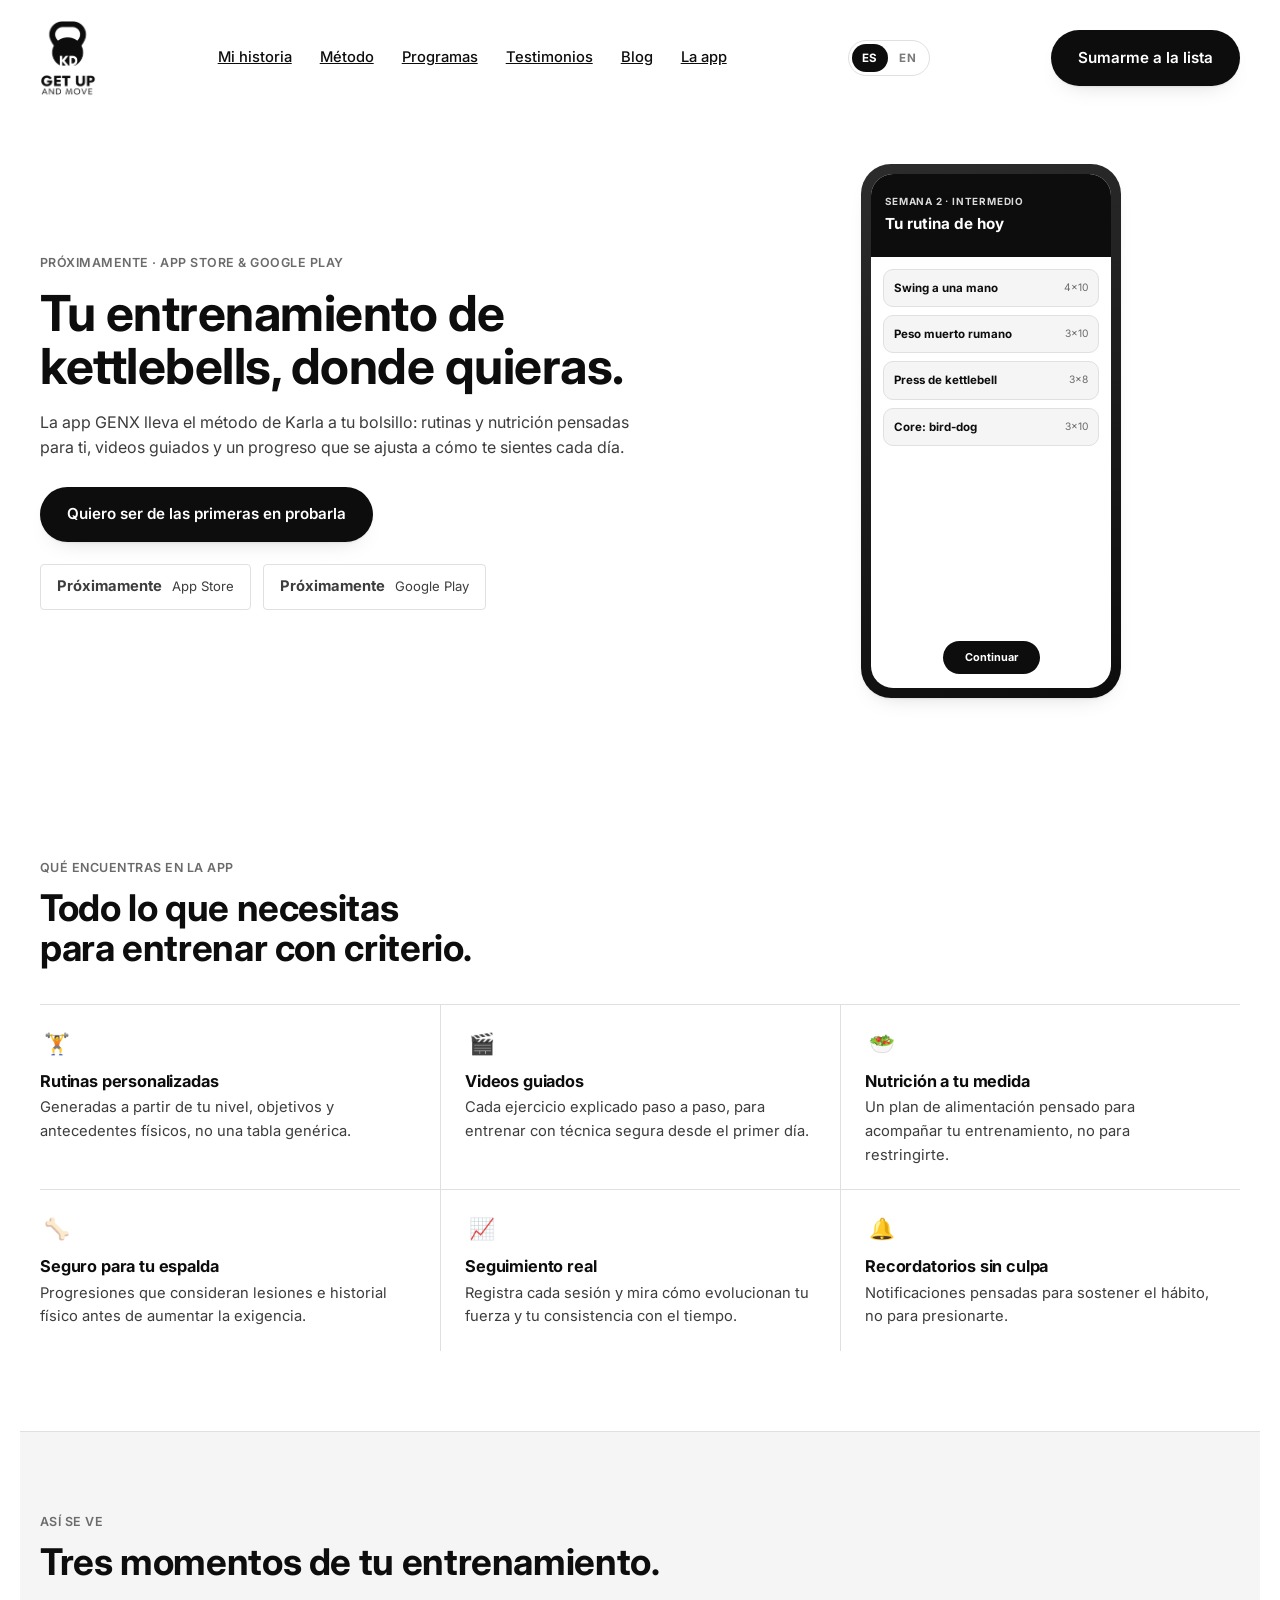
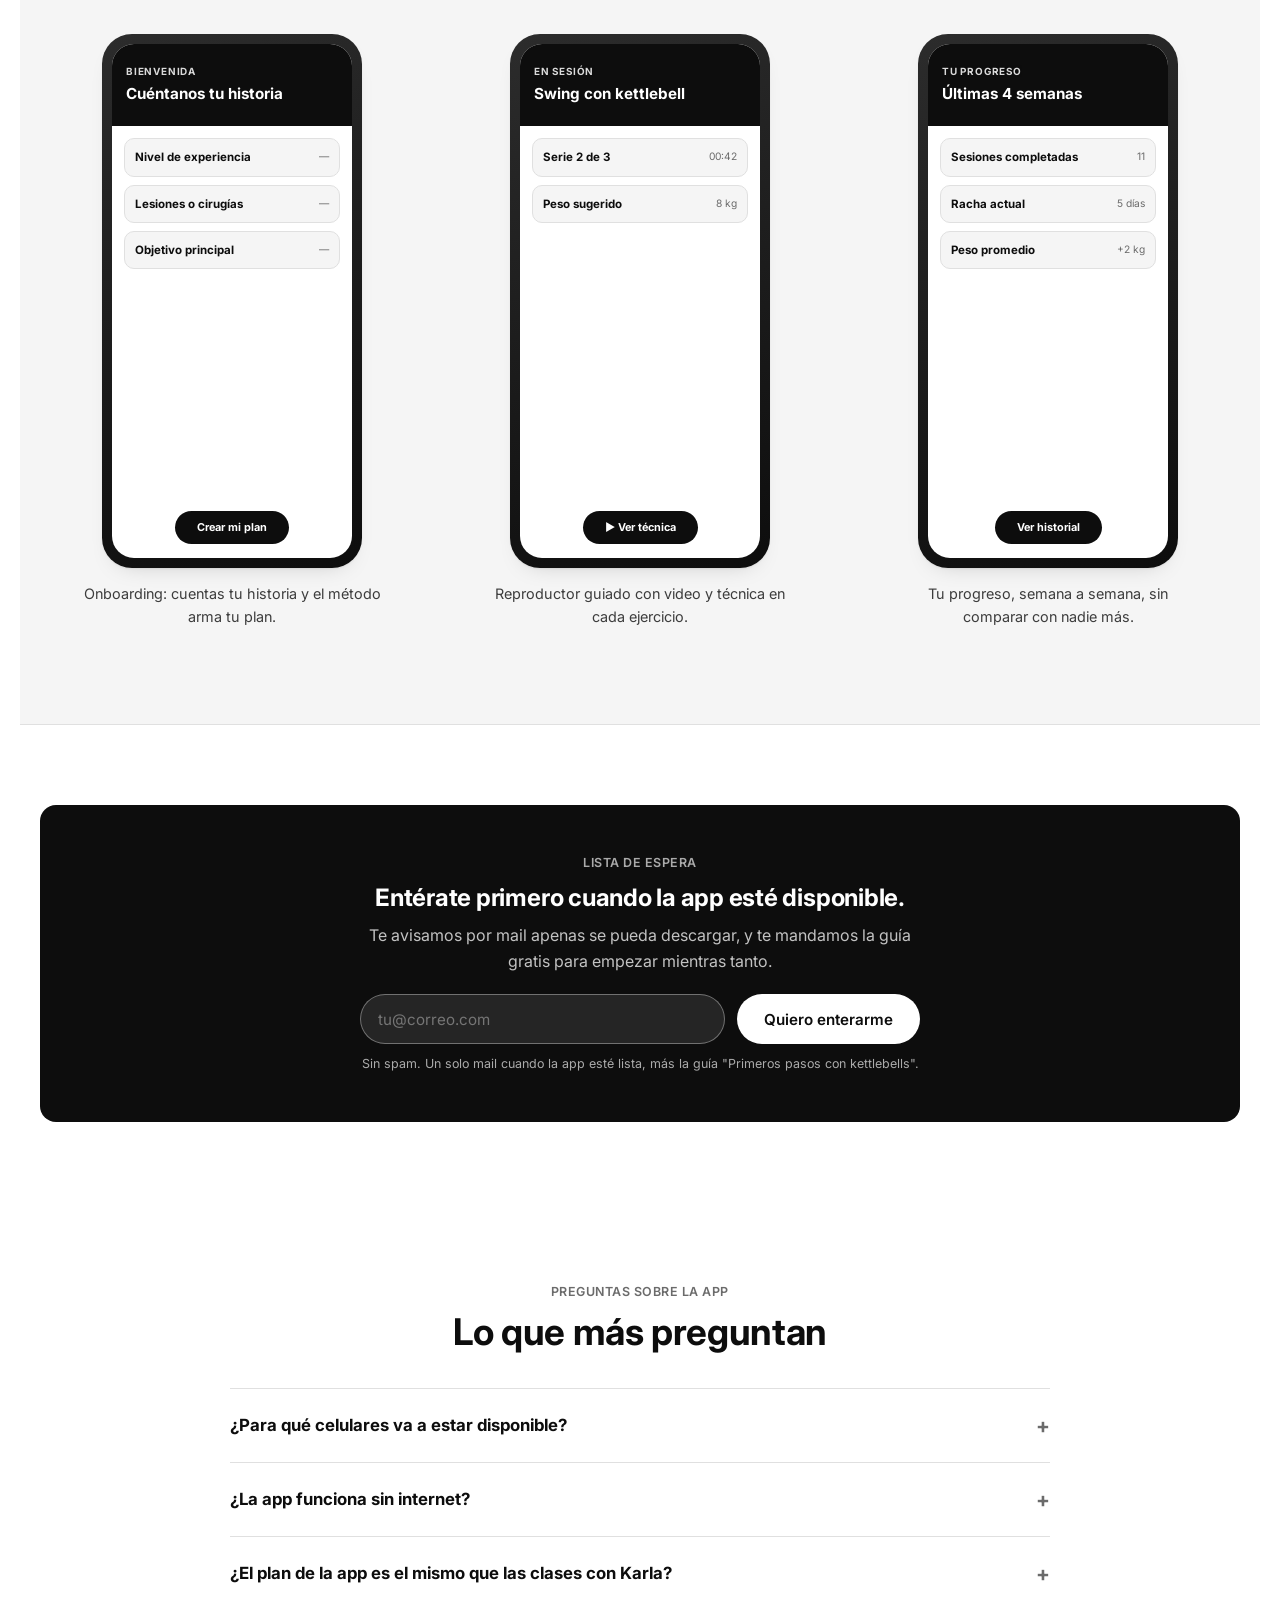
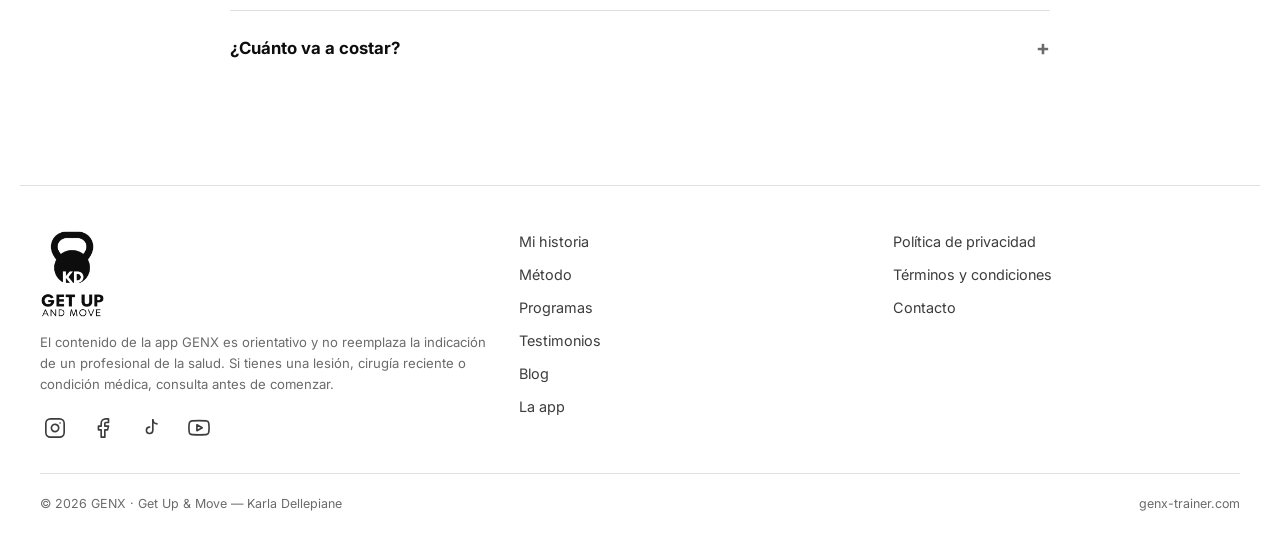
==== commit 520d29f1: "Redes sociales en el pie de pagina: Instagram, Facebook, TikTok, YouTube Co-Authored-By: Claude Sonn" ====
--- a/app.html
+++ b/app.html
@@ -201,6 +201,12 @@
         <img class="logo-img" src="img/logo.png" alt="Get Up and Move, logo de Karla Dellepiane" width="471" height="640">
       </a>
       <p class="disclaimer" data-i18n="footer.disclaimer_app">El contenido de la app GENX es orientativo y no reemplaza la indicación de un profesional de la salud. Si tienes una lesión, cirugía reciente o condición médica, consulta antes de comenzar.</p>
+      <div class="social" aria-label="Redes sociales">
+        <a href="https://www.instagram.com/kdellepianep" target="_blank" rel="noopener noreferrer" aria-label="Instagram" title="Instagram"><svg viewBox="0 0 24 24" width="22" height="22" fill="none" stroke="currentColor" stroke-width="1.8" stroke-linecap="round" stroke-linejoin="round" aria-hidden="true"><rect x="2" y="2" width="20" height="20" rx="5"/><path d="M16 11.37A4 4 0 1 1 12.63 8 4 4 0 0 1 16 11.37z"/><line x1="17.5" y1="6.5" x2="17.51" y2="6.5"/></svg></a>
+        <a href="https://www.facebook.com/karladellepianetrainer" target="_blank" rel="noopener noreferrer" aria-label="Facebook" title="Facebook"><svg viewBox="0 0 24 24" width="22" height="22" fill="none" stroke="currentColor" stroke-width="1.8" stroke-linecap="round" stroke-linejoin="round" aria-hidden="true"><path d="M18 2h-3a5 5 0 0 0-5 5v3H7v4h3v8h4v-8h3l1-4h-4V7a1 1 0 0 1 1-1h3z"/></svg></a>
+        <a href="https://www.tiktok.com/@karladellepiane" target="_blank" rel="noopener noreferrer" aria-label="TikTok" title="TikTok"><svg viewBox="0 0 24 24" width="22" height="22" fill="none" stroke="currentColor" stroke-width="1.8" stroke-linecap="round" stroke-linejoin="round" aria-hidden="true"><path d="M14 3v11.5a3.5 3.5 0 1 1-3.5-3.5"/><path d="M14 3c.3 2.4 1.9 4.2 4.5 4.5"/></svg></a>
+        <a href="https://www.youtube.com/@genxtrainer1249" target="_blank" rel="noopener noreferrer" aria-label="YouTube" title="YouTube"><svg viewBox="0 0 24 24" width="22" height="22" fill="none" stroke="currentColor" stroke-width="1.8" stroke-linecap="round" stroke-linejoin="round" aria-hidden="true"><path d="M22.54 6.42a2.78 2.78 0 0 0-1.94-2C18.88 4 12 4 12 4s-6.88 0-8.6.46a2.78 2.78 0 0 0-1.94 2A29 29 0 0 0 1 11.75a29 29 0 0 0 .46 5.33A2.78 2.78 0 0 0 3.4 19c1.72.46 8.6.46 8.6.46s6.88 0 8.6-.46a2.78 2.78 0 0 0 1.94-2 29 29 0 0 0 .46-5.25 29 29 0 0 0-.46-5.33z"/><polygon points="9.75 15.02 15.5 11.75 9.75 8.48 9.75 15.02"/></svg></a>
+      </div>
     </div>
     <nav aria-label="Sitio">
       <a href="index.html#historia" data-i18n="nav.historia">Mi historia</a>
--- a/styles.css
+++ b/styles.css
@@ -142,7 +142,7 @@
 
 /* ---------- hero (foto a sangre) ---------- */
 .hero{ position:relative; min-height:86vh; min-height:86svh; display:flex; align-items:flex-end; overflow:hidden; }
-.hero > img{ position:absolute; inset:0; width:100%; height:100%; object-fit:cover; object-position:center 28%; }
+.hero > img{ position:absolute; inset:0; width:100%; height:100%; object-fit:cover; object-position:center 10%; }
 .hero::after{ content:""; position:absolute; inset:0; background:linear-gradient(0deg, rgba(0,0,0,.68) 0%, rgba(0,0,0,.05) 48%, rgba(0,0,0,.28) 100%); }
 .hero-inner{ position:relative; z-index:1; padding:48px 0 56px; color:#fff; max-width:720px; }
 .hero-inner h1{ font-size: clamp(2.1rem, 5.2vw, 3.4rem); line-height:1.1; color:#fff; margin-top:14px; }
@@ -216,6 +216,8 @@
 .photo-card{ position:relative; aspect-ratio:3/4; border-radius: var(--radius-m); overflow:hidden; margin:0; }
 .photo-card img{ width:100%; height:100%; object-fit:cover; object-position:center; }
 .photo-card-inicio img{ object-position:center 8%; }
+.photo-card-intermedio img{ object-position:center 20%; }
+.photo-card-avanzado img{ object-position:center 60%; }
 .photo-card-fuerza img{ object-position:center 25%; }
 .photo-card-alegria img{ object-position:center 22%; }
 .photo-card-potencia img{ object-position:center 22%; }
@@ -239,6 +241,9 @@
 .level ul{ margin:0; padding-left:1.1em; color:var(--gray-700); font-size:.92rem; display:flex; flex-direction:column; gap:6px; }
 
 /* ---------- beneficios ---------- */
+.section-head.section-head-center{ text-align:center; margin-left:auto; margin-right:auto; max-width:900px; }
+.section-head-center .eyebrow{ text-align:center; }
+.section-head .h2-lines{ font-size:clamp(1.25rem,2.6vw,1.9rem); line-height:1.35; }
 .benefits{ display:grid; gap:0; grid-template-columns:1fr; }
 @media (min-width:760px){ .benefits{ grid-template-columns:1fr 1fr; } }
 .benefit{ padding:22px 24px 22px 0; border-top:1px solid var(--gray-200); }
@@ -329,6 +334,9 @@
 .foot-grid nav{ display:flex; flex-direction:column; gap:10px; font-size:.9rem; }
 .foot-grid a{ text-decoration:none; color:var(--gray-700); }
 .foot-legal{ margin-top: 30px; padding-top:20px; border-top:1px solid var(--gray-200); font-size:.78rem; color:var(--gray-500); display:flex; flex-wrap:wrap; gap:16px; justify-content:space-between; }
+.social{ display:flex; gap:18px; margin-top:18px; }
+.social a{ color:var(--gray-700); display:inline-flex; padding:4px; transition:opacity .15s; }
+.social a:hover{ opacity:.6; }
 .disclaimer{ font-size:.82rem; color:var(--gray-500); max-width: 74ch; margin-top:14px; }
 
 @media (prefers-reduced-motion: no-preference){
@@ -363,14 +371,16 @@
 @media (min-width:860px){
   .post-hero{ grid-template-columns:6fr 5fr; gap:56px; }
 }
-.post-body{ max-width:var(--measure); margin-inline:auto; display:flex; flex-direction:column; gap:20px; font-size:1.0625rem; line-height:1.75; color:var(--gray-700); }
-.post-body h2{ font-size:clamp(1.4rem,2.6vw,1.8rem); margin-top:24px; color:var(--ink); }
+.post-body{ max-width:var(--measure); margin-inline:auto; display:flow-root; font-size:1.0625rem; line-height:1.75; color:var(--gray-700); }
+.post-body > *{ margin:0 0 20px; }
+.post-body h2{ font-size:clamp(1.4rem,2.6vw,1.8rem); margin-top:32px; clear:right; color:var(--ink); }
 .post-lede{ font-size:1.25rem; line-height:1.6; color:var(--ink); }
 .post-quote{ border-left:3px solid var(--ink); padding-left:20px; color:var(--ink); font-weight:500; }
-.post-stages{ margin:0; padding-left:1.3em; display:flex; flex-direction:column; gap:12px; }
+.post-stages{ padding-left:1.3em; display:flex; flex-direction:column; gap:12px; clear:right; }
 .post-stages strong{ color:var(--ink); }
-.post-figure{ margin:12px 0; }
-.post-figure img{ width:100%; max-width:420px; border-radius:var(--radius-m); }
-.post-figure figcaption{ color:var(--gray-500); font-size:.9rem; margin-top:8px; }
-.post-sign{ margin-top:16px; color:var(--ink); }
+.post-figure{ margin:4px 0 16px; width:150px; }
+@media (min-width:600px){ .post-figure{ float:right; margin:6px 0 16px 28px; width:170px; } }
+.post-figure img{ width:100%; height:auto; border-radius:var(--radius-m); }
+.post-figure figcaption{ color:var(--gray-500); font-size:.8rem; line-height:1.4; margin-top:6px; }
+.post-sign{ margin-top:16px; color:var(--ink); clear:both; }
 .post-disclaimer{ max-width:var(--measure); margin:48px auto 0; padding-top:20px; border-top:1px solid var(--gray-200); color:var(--gray-500); font-size:.9rem; }
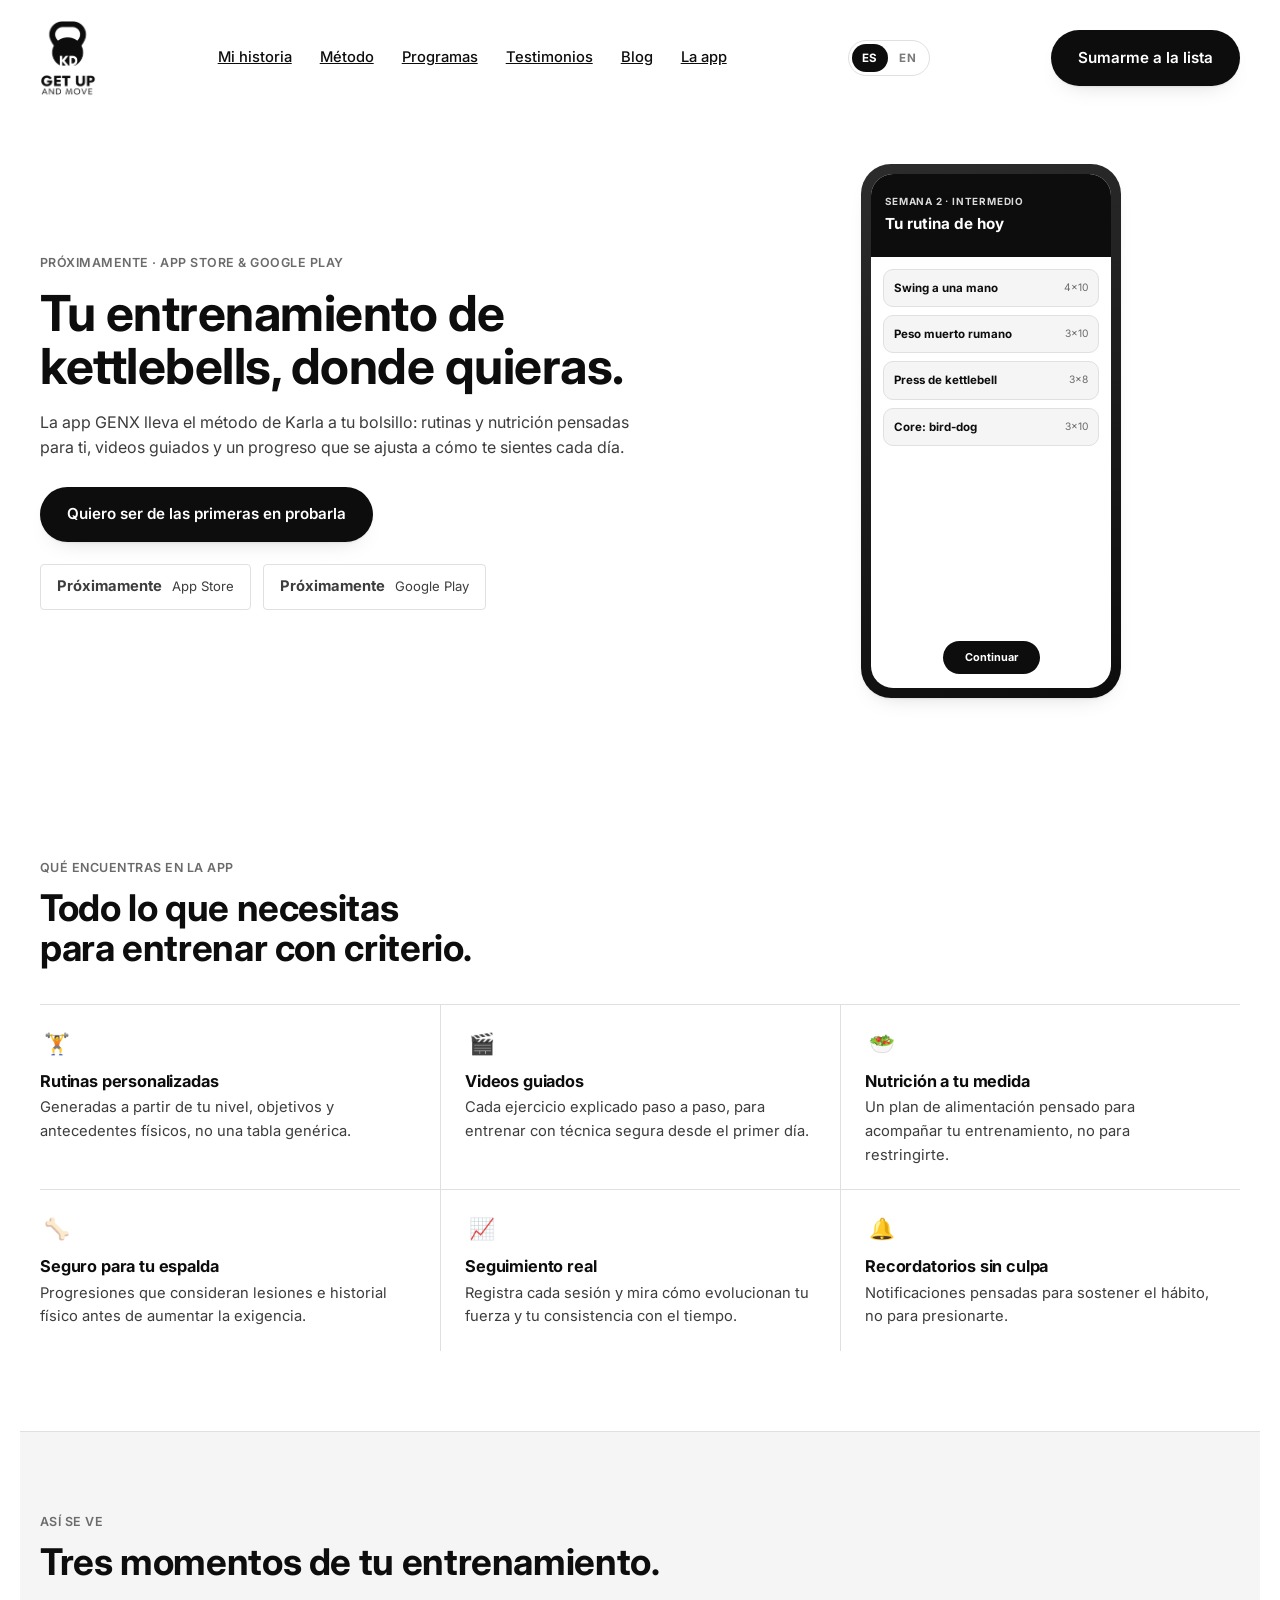
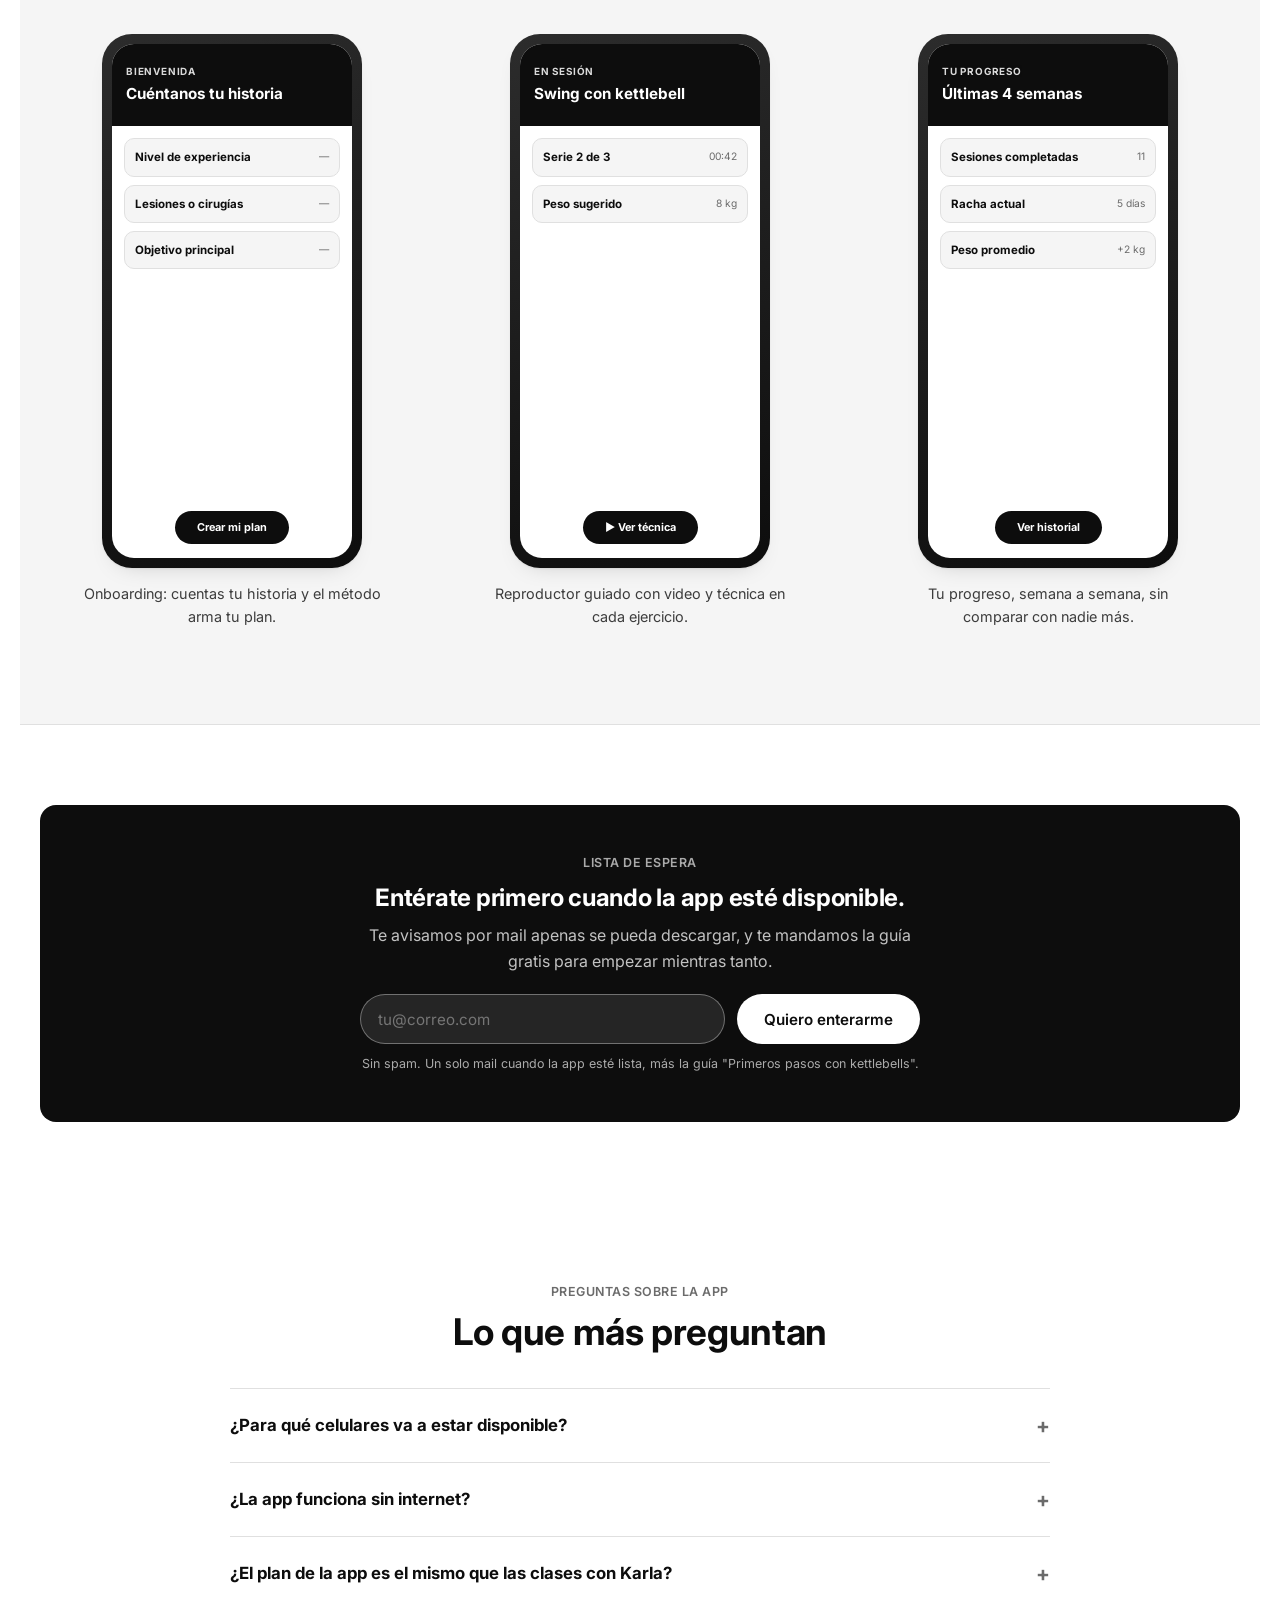
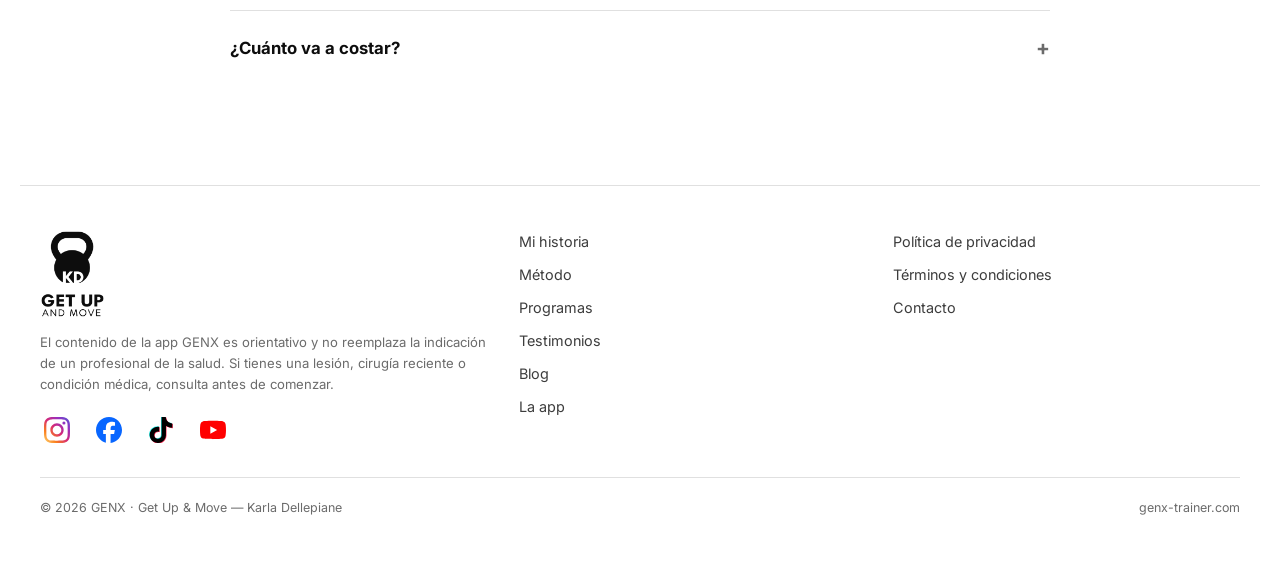
==== commit fbf45b42: "Redes sociales: logos oficiales a color Co-Authored-By: Claude Sonnet 5.5 <noreply@anthropic.com>" ====
--- a/app.html
+++ b/app.html
@@ -202,10 +202,10 @@
       </a>
       <p class="disclaimer" data-i18n="footer.disclaimer_app">El contenido de la app GENX es orientativo y no reemplaza la indicación de un profesional de la salud. Si tienes una lesión, cirugía reciente o condición médica, consulta antes de comenzar.</p>
       <div class="social" aria-label="Redes sociales">
-        <a href="https://www.instagram.com/kdellepianep" target="_blank" rel="noopener noreferrer" aria-label="Instagram" title="Instagram"><svg viewBox="0 0 24 24" width="22" height="22" fill="none" stroke="currentColor" stroke-width="1.8" stroke-linecap="round" stroke-linejoin="round" aria-hidden="true"><rect x="2" y="2" width="20" height="20" rx="5"/><path d="M16 11.37A4 4 0 1 1 12.63 8 4 4 0 0 1 16 11.37z"/><line x1="17.5" y1="6.5" x2="17.51" y2="6.5"/></svg></a>
-        <a href="https://www.facebook.com/karladellepianetrainer" target="_blank" rel="noopener noreferrer" aria-label="Facebook" title="Facebook"><svg viewBox="0 0 24 24" width="22" height="22" fill="none" stroke="currentColor" stroke-width="1.8" stroke-linecap="round" stroke-linejoin="round" aria-hidden="true"><path d="M18 2h-3a5 5 0 0 0-5 5v3H7v4h3v8h4v-8h3l1-4h-4V7a1 1 0 0 1 1-1h3z"/></svg></a>
-        <a href="https://www.tiktok.com/@karladellepiane" target="_blank" rel="noopener noreferrer" aria-label="TikTok" title="TikTok"><svg viewBox="0 0 24 24" width="22" height="22" fill="none" stroke="currentColor" stroke-width="1.8" stroke-linecap="round" stroke-linejoin="round" aria-hidden="true"><path d="M14 3v11.5a3.5 3.5 0 1 1-3.5-3.5"/><path d="M14 3c.3 2.4 1.9 4.2 4.5 4.5"/></svg></a>
-        <a href="https://www.youtube.com/@genxtrainer1249" target="_blank" rel="noopener noreferrer" aria-label="YouTube" title="YouTube"><svg viewBox="0 0 24 24" width="22" height="22" fill="none" stroke="currentColor" stroke-width="1.8" stroke-linecap="round" stroke-linejoin="round" aria-hidden="true"><path d="M22.54 6.42a2.78 2.78 0 0 0-1.94-2C18.88 4 12 4 12 4s-6.88 0-8.6.46a2.78 2.78 0 0 0-1.94 2A29 29 0 0 0 1 11.75a29 29 0 0 0 .46 5.33A2.78 2.78 0 0 0 3.4 19c1.72.46 8.6.46 8.6.46s6.88 0 8.6-.46a2.78 2.78 0 0 0 1.94-2 29 29 0 0 0 .46-5.25 29 29 0 0 0-.46-5.33z"/><polygon points="9.75 15.02 15.5 11.75 9.75 8.48 9.75 15.02"/></svg></a>
+        <a href="https://www.instagram.com/kdellepianep" target="_blank" rel="noopener noreferrer" aria-label="Instagram" title="Instagram"><svg viewBox="0 0 24 24" width="26" height="26" aria-hidden="true"><defs><linearGradient id="igGrad" x1="0" y1="1" x2="1" y2="0"><stop offset="0" stop-color="#FEDA75"/><stop offset=".25" stop-color="#FA7E1E"/><stop offset=".5" stop-color="#D62976"/><stop offset=".75" stop-color="#962FBF"/><stop offset="1" stop-color="#4F5BD5"/></linearGradient></defs><path fill="url(#igGrad)" d="M7.0301.084c-1.2768.0602-2.1487.264-2.911.5634-.7888.3075-1.4575.72-2.1228 1.3877-.6652.6677-1.075 1.3368-1.3802 2.127-.2954.7638-.4956 1.6365-.552 2.914-.0564 1.2775-.0689 1.6882-.0626 4.947.0062 3.2586.0206 3.6671.0825 4.9473.061 1.2765.264 2.1482.5635 2.9107.308.7889.72 1.4573 1.388 2.1228.6679.6655 1.3365 1.0743 2.1285 1.38.7632.295 1.6361.4961 2.9134.552 1.2773.056 1.6884.069 4.9462.0627 3.2578-.0062 3.668-.0207 4.9478-.0814 1.28-.0607 2.147-.2652 2.9098-.5633.7889-.3086 1.4578-.72 2.1228-1.3881.665-.6682 1.0745-1.3378 1.3795-2.1284.2957-.7632.4966-1.636.552-2.9124.056-1.2809.0692-1.6898.063-4.948-.0063-3.2583-.021-3.6668-.0817-4.9465-.0607-1.2797-.264-2.1487-.5633-2.9117-.3084-.7889-.72-1.4568-1.3876-2.1228C21.2982 1.33 20.628.9208 19.8378.6165 19.074.321 18.2017.1197 16.9244.0645 15.6471.0093 15.236-.005 11.977.0014 8.718.0076 8.31.0215 7.0301.0839m.1402 21.6932c-1.17-.0509-1.8053-.2453-2.2287-.408-.5606-.216-.96-.4771-1.3819-.895-.422-.4178-.6811-.8186-.9-1.378-.1644-.4234-.3624-1.058-.4171-2.228-.0595-1.2645-.072-1.6442-.079-4.848-.007-3.2037.0053-3.583.0607-4.848.05-1.169.2456-1.805.408-2.2282.216-.5613.4762-.96.895-1.3816.4188-.4217.8184-.6814 1.3783-.9003.423-.1651 1.0575-.3614 2.227-.4171 1.2655-.06 1.6447-.072 4.848-.079 3.2033-.007 3.5835.005 4.8495.0608 1.169.0508 1.8053.2445 2.228.408.5608.216.96.4754 1.3816.895.4217.4194.6816.8176.9005 1.3787.1653.4217.3617 1.056.4169 2.2263.0602 1.2655.0739 1.645.0796 4.848.0058 3.203-.0055 3.5834-.061 4.848-.051 1.17-.245 1.8055-.408 2.2294-.216.5604-.4763.96-.8954 1.3814-.419.4215-.8181.6811-1.3783.9-.4224.1649-1.0577.3617-2.2262.4174-1.2656.0595-1.6448.072-4.8493.079-3.2045.007-3.5825-.006-4.848-.0608M16.953 5.5864A1.44 1.44 0 1 0 18.39 4.144a1.44 1.44 0 0 0-1.437 1.4424M5.8385 12.012c.0067 3.4032 2.7706 6.1557 6.173 6.1493 3.4026-.0065 6.157-2.7701 6.1506-6.1733-.0065-3.4032-2.771-6.1565-6.174-6.1498-3.403.0067-6.156 2.771-6.1496 6.1738M8 12.0077a4 4 0 1 1 4.008 3.9921A3.9996 3.9996 0 0 1 8 12.0077"/></svg></a>
+        <a href="https://www.facebook.com/karladellepianetrainer" target="_blank" rel="noopener noreferrer" aria-label="Facebook" title="Facebook"><svg viewBox="0 0 24 24" width="26" height="26" aria-hidden="true"><path fill="#0866FF" d="M9.101 23.691v-7.98H6.627v-3.667h2.474v-1.58c0-4.085 1.848-5.978 5.858-5.978.401 0 .955.042 1.468.103a8.68 8.68 0 0 1 1.141.195v3.325a8.623 8.623 0 0 0-.653-.036 26.805 26.805 0 0 0-.733-.009c-.707 0-1.259.096-1.675.309a1.686 1.686 0 0 0-.679.622c-.258.42-.374.995-.374 1.752v1.297h3.919l-.386 2.103-.287 1.564h-3.246v8.245C19.396 23.238 24 18.179 24 12.044c0-6.627-5.373-12-12-12s-12 5.373-12 12c0 5.628 3.874 10.35 9.101 11.647Z"/></svg></a>
+        <a href="https://www.tiktok.com/@karladellepiane" target="_blank" rel="noopener noreferrer" aria-label="TikTok" title="TikTok"><svg viewBox="0 0 24 24" width="26" height="26" aria-hidden="true"><path fill="#25F4EE" transform="translate(-.5 -.5)" d="M12.525.02c1.31-.02 2.61-.01 3.91-.02.08 1.53.63 3.09 1.75 4.17 1.12 1.11 2.7 1.62 4.24 1.79v4.03c-1.44-.05-2.89-.35-4.2-.97-.57-.26-1.1-.59-1.62-.93-.01 2.92.01 5.84-.02 8.75-.08 1.4-.54 2.79-1.35 3.94-1.31 1.92-3.58 3.17-5.91 3.21-1.43.08-2.86-.31-4.08-1.03-2.02-1.19-3.44-3.37-3.65-5.71-.02-.5-.03-1-.01-1.49.18-1.9 1.12-3.72 2.58-4.96 1.66-1.44 3.98-2.13 6.15-1.72.02 1.48-.04 2.96-.04 4.44-.99-.32-2.15-.23-3.02.37-.63.41-1.11 1.04-1.36 1.75-.21.51-.15 1.07-.14 1.61.24 1.64 1.82 3.02 3.5 2.87 1.12-.01 2.19-.66 2.77-1.61.19-.33.4-.67.41-1.06.1-1.79.06-3.57.07-5.36.01-4.03-.01-8.05.02-12.07z"/><path fill="#FE2C55" transform="translate(.5 .5)" d="M12.525.02c1.31-.02 2.61-.01 3.91-.02.08 1.53.63 3.09 1.75 4.17 1.12 1.11 2.7 1.62 4.24 1.79v4.03c-1.44-.05-2.89-.35-4.2-.97-.57-.26-1.1-.59-1.62-.93-.01 2.92.01 5.84-.02 8.75-.08 1.4-.54 2.79-1.35 3.94-1.31 1.92-3.58 3.17-5.91 3.21-1.43.08-2.86-.31-4.08-1.03-2.02-1.19-3.44-3.37-3.65-5.71-.02-.5-.03-1-.01-1.49.18-1.9 1.12-3.72 2.58-4.96 1.66-1.44 3.98-2.13 6.15-1.72.02 1.48-.04 2.96-.04 4.44-.99-.32-2.15-.23-3.02.37-.63.41-1.11 1.04-1.36 1.75-.21.51-.15 1.07-.14 1.61.24 1.64 1.82 3.02 3.5 2.87 1.12-.01 2.19-.66 2.77-1.61.19-.33.4-.67.41-1.06.1-1.79.06-3.57.07-5.36.01-4.03-.01-8.05.02-12.07z"/><path fill="#000" d="M12.525.02c1.31-.02 2.61-.01 3.91-.02.08 1.53.63 3.09 1.75 4.17 1.12 1.11 2.7 1.62 4.24 1.79v4.03c-1.44-.05-2.89-.35-4.2-.97-.57-.26-1.1-.59-1.62-.93-.01 2.92.01 5.84-.02 8.75-.08 1.4-.54 2.79-1.35 3.94-1.31 1.92-3.58 3.17-5.91 3.21-1.43.08-2.86-.31-4.08-1.03-2.02-1.19-3.44-3.37-3.65-5.71-.02-.5-.03-1-.01-1.49.18-1.9 1.12-3.72 2.58-4.96 1.66-1.44 3.98-2.13 6.15-1.72.02 1.48-.04 2.96-.04 4.44-.99-.32-2.15-.23-3.02.37-.63.41-1.11 1.04-1.36 1.75-.21.51-.15 1.07-.14 1.61.24 1.64 1.82 3.02 3.5 2.87 1.12-.01 2.19-.66 2.77-1.61.19-.33.4-.67.41-1.06.1-1.79.06-3.57.07-5.36.01-4.03-.01-8.05.02-12.07z"/></svg></a>
+        <a href="https://www.youtube.com/@genxtrainer1249" target="_blank" rel="noopener noreferrer" aria-label="YouTube" title="YouTube"><svg viewBox="0 0 24 24" width="26" height="26" aria-hidden="true"><path fill="#FF0000" d="M23.498 6.186a3.016 3.016 0 0 0-2.122-2.136C19.505 3.545 12 3.545 12 3.545s-7.505 0-9.377.505A3.017 3.017 0 0 0 .502 6.186C0 8.07 0 12 0 12s0 3.93.502 5.814a3.016 3.016 0 0 0 2.122 2.136c1.871.505 9.376.505 9.376.505s7.505 0 9.377-.505a3.015 3.015 0 0 0 2.122-2.136C24 15.93 24 12 24 12s0-3.93-.502-5.814zM9.545 15.568V8.432L15.818 12l-6.273 3.568z"/></svg></a>
       </div>
     </div>
     <nav aria-label="Sitio">
--- a/styles.css
+++ b/styles.css
@@ -335,8 +335,8 @@
 .foot-grid a{ text-decoration:none; color:var(--gray-700); }
 .foot-legal{ margin-top: 30px; padding-top:20px; border-top:1px solid var(--gray-200); font-size:.78rem; color:var(--gray-500); display:flex; flex-wrap:wrap; gap:16px; justify-content:space-between; }
 .social{ display:flex; gap:18px; margin-top:18px; }
-.social a{ color:var(--gray-700); display:inline-flex; padding:4px; transition:opacity .15s; }
-.social a:hover{ opacity:.6; }
+.social a{ display:inline-flex; padding:4px; transition:transform .15s; }
+.social a:hover{ transform:translateY(-2px); }
 .disclaimer{ font-size:.82rem; color:var(--gray-500); max-width: 74ch; margin-top:14px; }
 
 @media (prefers-reduced-motion: no-preference){
